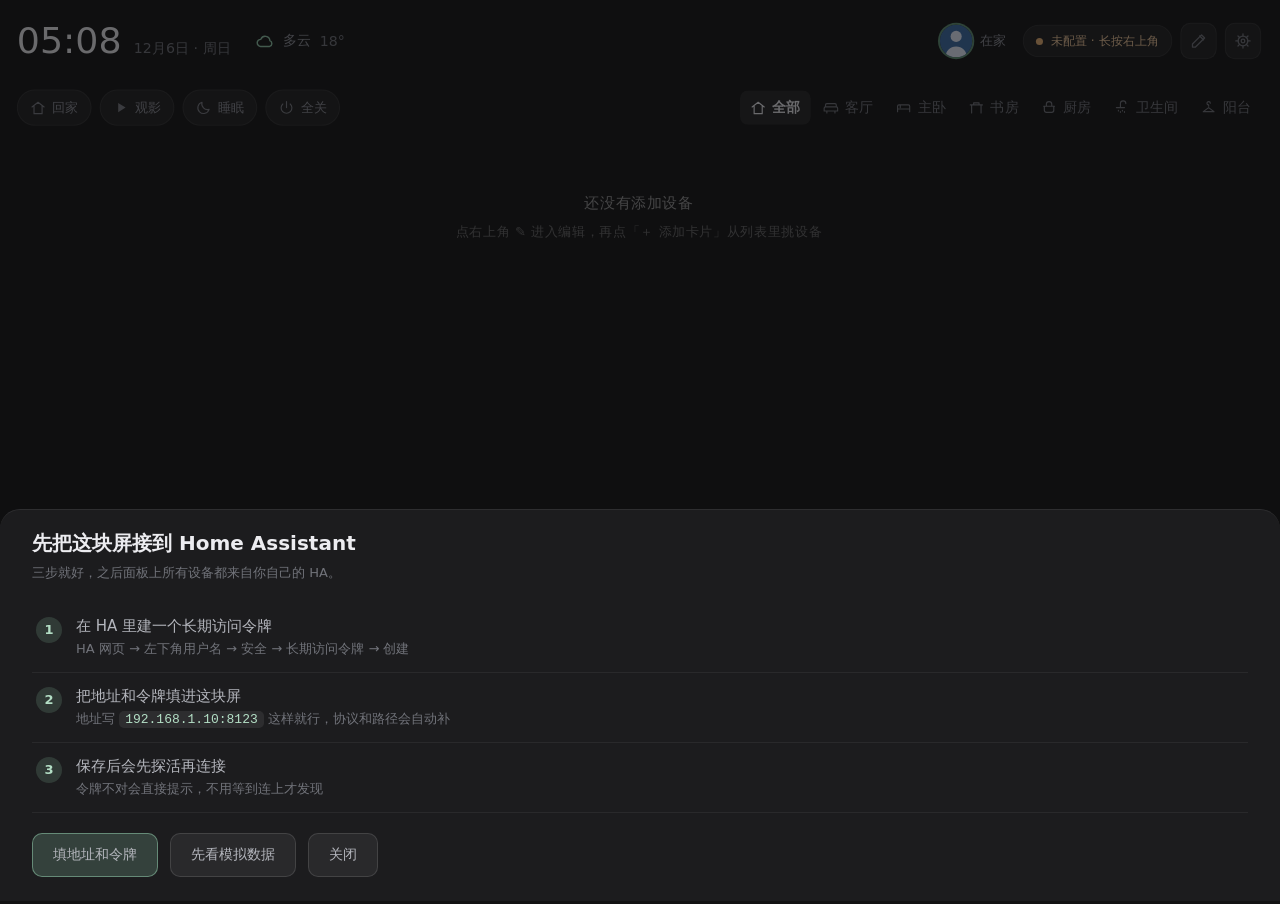
==== panel/index.html @ eba88486 "feat(music): 设置里可选「HA 播放歌单」，HA 点播放时先播该歌单第一首；版本 0.7.49/86" ====
<!doctype html>
<html lang="zh-CN">
<head>
  <meta charset="utf-8">
  <!-- Android WebView 的 force-dark（Android 9+ 夜间模式下会把亮色页面自动变暗）会盖掉我们自己管的皮肤 -->
  <meta name="darkmode" content="ignore">
  <meta name="viewport" content="width=device-width, initial-scale=1, user-scalable=no">
  <meta name="format-detection" content="telephone=no">
  <title>中控屏</title>
  <link rel="stylesheet" href="css/app.css">
</head>
<body>
  <div id="app">
    <div class="topbar">
      <div class="clock">
        <div class="time" id="time">--:--</div>
        <div class="date" id="date"></div>
      </div>
      <div class="weather" id="weather"></div>
      <div class="spacer"></div>
      <div class="who" id="who"></div>
      <div class="status" id="status">
        <span class="dot"></span><span id="statusText">连接中…</span>
      </div>
      <button class="gear" id="editBtn" type="button" aria-label="编辑卡片" title="编辑卡片"></button>
      <button class="gear" id="gear" type="button" aria-label="设置" title="设置"></button>
    </div>

    <div class="toolbar">
      <div class="scenes" id="scenes"></div>
      <div class="tabs" id="tabs"></div>
    </div>

    <div class="edit-bar" id="editBar"></div>
    <div class="grid" id="grid"></div>
    <div class="view" id="view"></div>
  </div>

  <!-- ============ 负一屏 · 音乐（右滑进入） ============ -->
  <div class="m-scrim" id="mScrim"></div>
  <div class="music" id="music" aria-hidden="true">
    <div class="m-head">
      <div class="m-title">音乐</div>
      <div class="m-status" id="mStatus"><span class="dot"></span><span>连接中…</span></div>
    </div>

    <div class="m-body">
      <div class="m-left">
        <div class="m-cover" id="mCover"></div>
        <div class="m-meta" id="mMeta">
          <div class="m-song" id="mSong">未在播放</div>
          <div class="m-artist" id="mArtist"></div>
          <div class="m-album" id="mAlbum"></div>
        </div>
        <div class="m-lyrics" id="mLyrics"></div>
        <div class="m-progress">
          <div class="m-bar" id="mBar">
            <div class="m-fill" id="mFill"></div>
            <div class="m-knob" id="mKnob"></div>
          </div>
          <div class="m-times"><span id="mPos">0:00</span><span id="mDur">0:00</span></div>
        </div>
        <div class="m-ctl">
          <button class="m-btn" id="mPrev" type="button" data-mact="prev" aria-label="上一首"></button>
          <button class="m-btn m-play" id="mPlay" type="button" data-mact="toggle" aria-label="播放 / 暂停"></button>
          <button class="m-btn" id="mNext" type="button" data-mact="next" aria-label="下一首"></button>
          <button class="m-btn m-mini" id="mMode" type="button" data-mact="mode" aria-label="播放模式：顺序、循环、随机（点击切换）"></button>
          <button class="m-btn m-mini" id="mQueue" type="button" data-mact="queue" aria-label="正在播放列表"></button>
        </div>
        <div class="m-vol">
          <span class="m-vol-ico" id="mVolIco"></span>
          <div class="m-vbar" id="mVol">
            <div class="m-fill" id="mVolFill"></div>
            <div class="m-knob" id="mVolKnob"></div>
          </div>
          <span class="m-vol-pct" id="mVolPct">70%</span>
        </div>
      </div>

      <div class="m-right">
        <div class="m-crumb" id="mCrumb"></div>
        <div class="m-list" id="mList"></div>
      </div>
    </div>
  </div>

  <div class="mask" id="mask"></div>
  <div class="sheet" id="sheet">
    <div class="sheet-inner" id="sheetInner"></div>
  </div>
  <div class="dim" id="dim">
    <div class="dim-clock">
      <div class="dim-time" id="dimTime">--:--</div>
      <div class="dim-date" id="dimDate"></div>
    </div>
    <div class="dim-now" id="dimNow">
      <div class="dim-cover" id="dimCover">
        <span class="dim-cover-ph" id="dimCoverPh"></span>
        <img id="dimCoverImg" alt="" />
      </div>
      <div class="dim-meta">
        <div class="dim-title" id="dimTitle"></div>
        <div class="dim-artist" id="dimArtist"></div>
        <div class="dim-bar"><i id="dimBar"></i></div>
        <div class="dim-times"><span id="dimPos">0:00</span><span id="dimDur">0:00</span></div>
      </div>
    </div>
  </div>
  <div class="toast" id="toast"></div>
  <div class="boot" id="boot">正在加载控制面板…</div>

  <script src="js/config.js"></script>
  <script src="js/icons.js"></script>
  <script src="js/backend.js"></script>
  <script src="js/layout.js"></script>
  <script src="js/music.js"></script>
  <script src="js/update.js"></script>
  <script src="js/dimscreen.js"></script>
  <script src="js/mqtt.js"></script>
  <script src="js/app.js"></script>
</body>
</html>
---- panel/css/app.css ----
/* ---------------- 皮肤（两套主题） ---------------- */
/* 深色为默认；html.hc-light 换成明亮皮肤。所有颜色走变量，改皮肤只改这两个块。
   （皮肤类挂在 <html> 上，body 的 className 会被弹层/负一屏来回改写）
   --accent 这里只给皮肤默认值；JS 会按实体类型逐卡片把它设成三元组（r,g,b）覆盖掉。 */
:root {
  /* 深色皮肤：石墨中性阶 + 苔绿强调（屋里那点活着的绿），暖沙只做提醒。
     文本 3 档主色 + 2 档元信息；深度只靠表面阶和发丝线，不用发光。 */
  --bg: #131313; --bg-rgb: 19,19,19; --bg-deep: #0d0d0e; --bg-deep-rgb: 13,13,14;
  --card-a: 1; --glyph-on: rgb(var(--bg-rgb));
  --ctl-on: 96,186,134; --ctl-bar: 224,178,116;
  --bg-2: #1c1c1e; --bg-3: #242427; --bg-4: #2d2d31;
  --card-rgb: 22,22,24; --card-2-rgb: 30,30,32; --line-rgb: 58,58,62;
  --surf: 255,255,255;
  --text-hi: #ffffff; --text-1: #ececf0; --text-2: #b4b6bd; --text-3: #8b8d95;
  --text-4: #71737a; --text-5: #575960;
  --accent-hex: #8fc7a8; --accent-rgb: 143,199,168;
  --accent-soft: #b3dec5; --accent-soft-rgb: 179,222,197;
  --acc-ink: #06251a;
  --acc-c: 30,58,44; --acc-line: 100,140,116;
  --wash-a: .14; --wash-border-a: .55; --wash-glow-a: .08; --wash-icon-a: .16;
  --badge-a: .18; --badge-border-a: .38;
  --ok: #7cc39a; --ok-rgb: 124,195,154; --ok-soft: #a8d9bc; --ok-tint-rgb: 28,52,38;
  --warn: #e8b172; --warn-rgb: 232,177,114; --warn-soft: #f2c99b;
  --err: #ff7d88; --err-rgb: 255,125,136; --err-soft: #ffa4a7;
  --lyric-rgb: 236,236,241;
  --accent: 143,199,168; --track: #26262a; --knob: #f2f2f4; --bar-fill: var(--ctl-bar);
  --knob-border: rgba(255,255,255,.22);
  --shadow: 0 1px 2px rgba(0,0,0,.34), 0 1px 1px rgba(0,0,0,.22);
  /* 浮起来的东西（封面、大图）用这一档「抬起」，亮色皮肤下要浅得多，不能是一团黑影 */
  --lift: 0 12px 30px rgba(0,0,0,.40), 0 1px 2px rgba(0,0,0,.3);
}

html.hc-light {
  /* 明亮皮肤：照米家——淡青绿墙面 + 纸白卡片 + 墨绿字，开着的设备才带色。
     墙面是一整块平的，不再叠径向渐变；卡片靠发丝线立住。 */
  --bg: #eef2ea; --bg-rgb: 238,242,234; --bg-deep: #e6ebe3; --bg-deep-rgb: 230,235,227;
  --bg-2: #f7f9f4; --bg-3: #dfe6da; --bg-4: #cbd7c5;
  --card-rgb: 255,255,255; --card-2-rgb: 250,252,248; --card-a: .92; --line-rgb: 205,216,203;
  --glyph-on: #ffffff;
  --ctl-on: 47,138,95; --ctl-bar: 226,153,66;
  --surf: 24,28,24;
  --text-hi: #161a16; --text-1: #222722; --text-2: #3d443d; --text-3: #5c645c;
  --text-4: #777f77; --text-5: #9aa19a;
  --accent-hex: #2e9e6b; --accent-rgb: 46,158,107;
  --accent-soft: #27895c; --accent-soft-rgb: 39,137,92;
  --acc-ink: #ffffff;
  --acc-c: 214,238,226; --acc-line: 150,190,168;
  --wash-a: .10; --wash-border-a: .50; --wash-glow-a: .05; --wash-icon-a: .12;
  --badge-a: .16; --badge-border-a: .35;
  --ok: #2f8a5f; --ok-rgb: 47,138,95; --ok-soft: #256e4c; --ok-tint-rgb: 224,242,232;
  --warn: #a9571f; --warn-rgb: 169,87,31; --warn-soft: #8f4a19;
  --err: #c22b36; --err-rgb: 194,43,54; --err-soft: #a82530;
  --lyric-rgb: 24,28,24;
  --accent: 46,158,107; --track: #dfe7db; --knob: #ffffff; --bar-fill: 226,153,66;
  --knob-border: rgba(24,28,24,.14);
  --shadow: 0 1px 2px rgba(22,28,22,.06), 0 1px 1px rgba(22,28,22,.04);
  --lift: 0 10px 24px rgba(22,28,22,.10), 0 1px 2px rgba(22,28,22,.05);
}


/* ---------------- 整页设置视图 ----------------
   老 WebView 里 position:fixed + transform 的弹层一旦滚动就整屏重绘（实测 ~19 帧），
   而普通文档流里的列表能跑到 140+ 帧。所以设置改成 #app 内的普通块：
   fixed 层只负责遮罩/动画，滚动交给文档流。 */
#app { position: relative; }

.view {
  position: absolute; left: 0; top: 0; right: 0; bottom: 0; z-index: 3;
  display: none; overflow-y: auto; -webkit-overflow-scrolling: touch;
  padding: 24px 32px 28px;
  background: var(--bg-deep);
  scrollbar-width: none; -ms-overflow-style: none;
}
.view.show { display: block; }
.view::-webkit-scrollbar { display: none; }

/* 中控屏面板样式 —— 目标分辨率 1024x768 CSS px（dpr 2）
   兼容性下限：Chromium 57（无 flex gap / 无 backdrop-filter / 无可选链） */

* { box-sizing: border-box; -webkit-tap-highlight-color: transparent; }
button:focus, input:focus, .chip:focus, .tab:focus, .tile:focus { outline: none; }

html, body {
  margin: 0; padding: 0; height: 100%; overflow: hidden;
  background: var(--bg); color: var(--text-2);
  font-family: "Noto Sans SC", "PingFang SC", "Microsoft YaHei", system-ui, sans-serif;
  -webkit-font-smoothing: antialiased;
  user-select: none; -webkit-user-select: none;
}

/* 墙面：一整块平色。原来三层 radial-gradient 的彩色氤氲是 AI 味最重的一处。 */
body::before { content: none; }

#app {
  position: relative; display: flex; flex-direction: column;
  height: 100%; padding: 16px 24px 16px;
}

/* ---------------- 顶栏 ---------------- */
.topbar { display: flex; align-items: center; flex: 0 0 auto; height: 60px; }

.clock { display: flex; align-items: baseline; }
.clock .time {
  font-size: 36px; font-weight: 300; line-height: 1; letter-spacing: 0; color: var(--text-1);
  font-variant-numeric: tabular-nums;
}
.clock .date { font-size: 14px; color: var(--text-4); margin: 0 0 0 12px; letter-spacing: 0; white-space: nowrap; }

.weather { display: flex; align-items: center; margin-left: 24px; font-size: 14px; color: var(--text-3); }
.weather svg { width: 20px; height: 20px; margin-right: 8px; color: var(--accent-hex); }
.weather .w-temp { color: var(--text-4); margin-left: 8px; }

.spacer { flex: 1; }

/* 住户头像：紧挨「已连接」左边，环色表示在家/离家 */
.who { display: flex; align-items: center; margin-right: 16px; }
.who-av {
  position: relative; flex: 0 0 auto; width: 32px; height: 32px; border-radius: 50%;
  background: rgba(var(--surf),.08); overflow: hidden;
  box-shadow: 0 0 0 1px rgba(var(--surf),.10);
  color: var(--text-2); font-size: 14px; font-weight: 600;
  display: flex; align-items: center; justify-content: center;
  transition: box-shadow .14s;
}
.who-av + .who-av { margin-left: -8px; }
.who-av.home { box-shadow: 0 0 0 2px rgba(var(--ok-rgb),.7); }
.who-av img { position: absolute; left: 0; top: 0; width: 100%; height: 100%; object-fit: cover; }
.who-av b { font-weight: 600; line-height: 1; }
.who-t { margin-left: 8px; font-size: 13px; color: var(--text-3); white-space: nowrap; }
.who.away .who-t { color: var(--text-4); }

.status {
  display: flex; align-items: center; height: 32px; padding: 0 12px;
  border-radius: 999px; background: rgba(var(--surf),.05);
  border: 1px solid rgba(var(--surf),.06);
  font-size: 12px; color: var(--text-4);
}
.status .dot { width: 7px; height: 7px; border-radius: 50%; margin-right: 8px; background: var(--err); }
.status.ok .dot { background: var(--ok); }
.status.ok { color: var(--text-3); }
.status.warn .dot { background: var(--warn); }
.status.warn { color: var(--warn-soft); }

/* 状态胶囊右边的设置按钮 */
.gear {
  margin-left: 8px; width: 36px; height: 36px; padding: 0;
  border-radius: 10px; border: 1px solid rgba(var(--surf),.07);
  background: rgba(var(--surf),.05); color: var(--text-4);
  display: flex; align-items: center; justify-content: center;
  transition: background .14s, color .14s, transform .08s;
}
.gear svg { width: 18px; height: 18px; flex: 0 0 auto; }
.gear:active { transform: scale(.96); background: rgba(var(--surf),.1); }
/* 编辑态：顶栏按钮换成 ✓ 并且点亮，一眼看出「点它完成」 */
.gear.ok { color: var(--acc-ink); background: var(--accent-soft); border-color: var(--accent-soft); }
.gear.ok:active { background: var(--accent-soft); }

/* ---------------- 场景 + 房间 ---------------- */
.toolbar { display: flex; align-items: center; flex: 0 0 auto; height: 56px; margin-top: 8px; }

.scenes { display: flex; flex: 0 0 auto; max-width: 46%; }
.chip {
  display: flex; align-items: center; height: 36px; padding: 0 12px; margin-right: 8px;
  border-radius: 999px; background: rgba(var(--surf),.05);
  border: 1px solid rgba(var(--surf),.07);
  font-size: 13px; color: var(--text-3); white-space: nowrap;
  transition: background .14s, border-color .14s, transform .08s;
}
.chip svg { width: 16px; height: 16px; margin-right: 6px; opacity: .85; }
.chip:active { transform: scale(.97); }
.chip.active { background: rgba(var(--accent-rgb),.14); border-color: rgba(var(--accent-rgb),.34); color: var(--text-1); }

.tabs {
  display: flex; flex: 1; justify-content: flex-start; overflow-x: auto; overflow-y: hidden;
  -webkit-overflow-scrolling: touch; scrollbar-width: none; -ms-overflow-style: none;
}
.tabs::-webkit-scrollbar { display: none; }
.tabs-inner { display: flex; }
/* 选中的房间是「重」，不是一根装饰下划线：字重 + 一点点表面阶。 */
.tab {
  position: relative; flex: 0 0 auto; height: 34px; padding: 0 10px; margin-left: 2px;
  display: flex; align-items: center; border-radius: 8px; white-space: nowrap;
  font-size: 14px; color: var(--text-4); transition: color .14s, background .14s;
}
.tab svg { width: 16px; height: 16px; margin-right: 6px; }
.tab.active { color: var(--text-1); background: rgba(var(--surf),.07); font-weight: 600; }

/* ---------------- 卡片网格 ---------------- */
/* 1×1 卡片是正方形：行高由 JS 按列宽算好写到内联样式上（老 WebView 没有 aspect-ratio） */
.grid {
  flex: 1; min-height: 0; display: grid; grid-template-columns: repeat(4, 1fr);
  grid-auto-rows: 186px;
  grid-column-gap: 12px; grid-row-gap: 12px;
  overflow-y: auto; padding: 16px 0 4px; align-content: start;
}

/* 卡片内容尺寸走比例：JS 在 setColumns 里把网格的真实尺寸写成 --cellw / --cellh / --unit，
   这里用 calc() 按卡片短边的比例取图标与几何 —— 换设备、改列数、改「卡片大小」都自动跟着缩放
   （老 WebView 没有 clamp()/max()，下限由 JS 的钳位保证）。
   文字不按卡片算：JS 另发三个「角色档」令牌 --fsz-n（名称）/--fsz-v（读数）/--fsz-s（辅助行），
   同一屏里同角色只有一个字号 —— 业界 type scale 的规矩，卡片大小不改字。 */
.tile {
  --cw: calc(var(--cellw) - 28px);
  --ch: calc(var(--cellh) - 28px);
}
.tile.span-2 { --cw: calc(var(--cellw) * 2 - 4px); }
.tile.span-3 { --cw: calc(var(--cellw) * 3 + 20px); }
.tile.span-4 { --cw: calc(var(--cellw) * 4 + 44px); }
.tile.span-5 { --cw: calc(var(--cellw) * 5 + 68px); }
.tile.span-6 { --cw: calc(var(--cellw) * 6 + 92px); }
.tile.rows-2 { --ch: calc(var(--unit) * 2 - 16px); }
.tile.half { --ch: calc(var(--unit) - 24px); }
.tile.tiny { --cw: calc(var(--cellw) - 24px); --ch: calc(var(--unit) - 22px); }

/* 图标外层：整行卡片里也要靠左，且不吃卡片的 flex 拉伸 */
/* 卡片头部：左图标、中间名称+状态、右边电源钮（照米家的卡片读法） */
.t-ico-wrap { flex: 0 0 auto; }
.t-id { flex: 1 1 auto; min-width: 0; margin-left: 10px; }

.tile {
  position: relative; display: flex; flex-direction: column;
  padding: 14px; border-radius: 16px; overflow: hidden;
  background: rgba(var(--card-rgb), var(--card-a));
  border: 1px solid rgba(var(--line-rgb),.55);
  box-shadow: var(--shadow);
  transition: background .14s, border-color .14s, transform .08s;
  /* 网格的行单位是「半行」：1×1 卡跨两个单位，半高卡（.half）跨一个 */
  grid-row: span 2;
}
.tile.half { grid-row: span 1; }
.tile:active { transform: scale(.985); }
.tile.on {
  /* 开着的卡片不铺背景（用户要求）：只有图标变强调色 */
}
.tile.on::after { display: none; }

.tile-head { display: flex; align-items: center; flex: 0 0 auto; }
/* 图标块：方角（squircle）而不是圆形 —— HomeKit / Google Home 都是方角块，
   圆形在小卡上像一枚标签贴纸，不像一个控件。position:relative 给块内的刻度条用。 */
.t-icon {
  width: calc(var(--fsz) * .206); height: calc(var(--fsz) * .206);
  border-radius: calc(var(--fsz) * .06); position: relative;
  display: flex; align-items: center; justify-content: center;
  background: rgba(var(--surf),.06); color: var(--text-4);
  transition: background .14s, color .14s;
}
.t-icon svg { width: calc(var(--fsz) * .116); height: calc(var(--fsz) * .116); }
/* 开着的卡片：只有图标块变强调色（照米家），卡片底保持平面 */
.tile.on .t-icon { background: rgb(var(--ctl-on)); color: var(--glyph-on); }

/* 名字是这张卡的主语，房间/状态是它下面那行小字。 */
.t-name {
  font-size: var(--fsz-n); font-weight: 600; line-height: 1.35; color: var(--text-2);
  white-space: nowrap; overflow: hidden; text-overflow: ellipsis;
}
.t-sub {
  font-size: var(--fsz-s); line-height: 1.35; color: var(--text-4); margin-top: 2px;
  white-space: nowrap; overflow: hidden; text-overflow: ellipsis;
}
.t-power {
  /* 米家那颗电源圆钮：开着=浅绿底绿字，关着=发丝线描边 */
  flex: 0 0 auto; margin-left: 10px; padding: 0;
  width: calc(var(--fsz) * .171); height: calc(var(--fsz) * .171);
  border: 1px solid rgba(var(--surf),.12); border-radius: 50%;
  background: rgba(var(--surf),.04); color: var(--text-4);
  display: flex; align-items: center; justify-content: center;
  transition: background .14s, color .14s, border-color .14s;
}
.t-power svg { width: calc(var(--fsz) * .09); height: calc(var(--fsz) * .09); }
.t-power:active { transform: scale(.92); }
/* 电源钮是动作，不是状态：开着的时候只让图标（状态）当那一个实心绿圆，
   电源钮退成浅色描边 + 绿字形，两张卡上就不会出现两个一样的绿点。 */
.tile.on .t-power { background: rgba(var(--ctl-on),.14); border-color: rgba(var(--ctl-on),.32); color: rgb(var(--ctl-on)); }
.tile.na .t-power { display: none; }

.tile-mid { flex: 1; display: flex; flex-direction: column; justify-content: center; min-height: 0; }
/* 数字是主角：等宽数字，300 字重。字号走角色档 --fsz-v：同一屏里所有卡的数值同档，
   层级靠字重/颜色拉，不靠「每张卡现场算」——那是观感不齐的根源。 */
.t-val {
  font-size: var(--fsz-v); font-weight: 300; line-height: 1.02; letter-spacing: 0; color: var(--text-2);
  font-variant-numeric: tabular-nums;
}
.t-val.lit { color: var(--text-1); }
.t-val.muted { font-size: calc(var(--fsz-v) * .7); font-weight: 400; color: var(--text-3); }
.t-val .u { font-size: var(--fsz-s); font-weight: 400; letter-spacing: 0; color: var(--text-4); margin-left: 3px; }
.t-val.small { font-size: calc(var(--fsz-v) * .8); }
/* 传感器卡片：左侧数值 + 右侧迷你历史曲线 */
.t-midrow { display: flex; align-items: center; min-height: 0; }
/* 数值固定不动，曲线吃掉剩余宽度（不再用百分比，否则窄卡里会和单位重叠） */
.t-midrow .t-val { flex: 0 0 auto; white-space: nowrap; }
.t-spark { flex: 1 1 auto; min-width: 26px; max-width: 112px; margin-left: 12px; height: calc(var(--fsz) * .25); display: flex; align-items: center; }
.t-spark.none { display: none; }
.t-spark-svg { width: 100%; height: 100%; display: block; overflow: visible; }
.t-spark-line {
  fill: none; stroke: rgb(var(--accent)); stroke-width: 1.5;
  stroke-linejoin: round; stroke-linecap: round;
  vector-effect: non-scaling-stroke;
}
.t-spark-area { fill: rgb(var(--accent)); opacity: .12; stroke: none; }

/* 百分比进度条：比最早的 5px 高很多，手指能直接按住拖；
   填充和拖动钮的位置统一读 CSS 变量 --pct，JS 只改这一个值。
   touch-action:none 让在条上滑动不再触发页面滚动（Chromium 57 支持）。 */
.t-bar {
  position: relative; flex: none; height: calc(var(--fsz) * .114); margin-top: calc(var(--fsz) * .055); border-radius: 10px;
  background: var(--track);
  box-shadow: inset 0 1px 1px rgba(0,0,0,.12);
  touch-action: none; -webkit-user-select: none; user-select: none;
  --pct: 0%;
  transition: opacity .14s;
}
.tile:not(.on) .t-bar { opacity: .5; }   /* 关着也看得见：点一下就能把灯点亮 */
/* 填充的裁剪层：跟着轨道圆角走。填充右端保持直角，让填充正好停在钮的中心线上，
   圆头由白色钮自己给出 —— 否则填充末端的半圆圆心会比钮中心左移半个条高。 */
.t-bar .t-fill {
  position: absolute; left: 0; right: 0; top: 0; bottom: 0;
  border-radius: inherit; overflow: hidden; pointer-events: none;
}
.t-bar i {
  position: absolute; left: 0; top: 0; bottom: 0; width: var(--pct);
  border-radius: inherit; border-top-right-radius: 0; border-bottom-right-radius: 0;
  /* 亮度只是一个数值，不是一个「开着的状态」：轨道用中性灰，别把整条染成橙色 */
  background: rgba(var(--surf),.28);
  transition: width .14s;
}
.t-bar b {
  position: absolute; top: 50%; left: var(--pct);
  width: calc(var(--fsz) * .114); height: calc(var(--fsz) * .114);
  margin: calc(var(--fsz) * -.057) 0 0 calc(var(--fsz) * -.057); border-radius: 50%;
  background: var(--knob); box-shadow: 0 1px 4px rgba(0,0,0,.3);
  transition: left .14s;
}
/* 拖动中不要缓动，条要跟手 */
.t-bar.dragging i, .t-bar.dragging b { transition: none; }
.t-bar.dragging { opacity: 1; }
/* 条高与钮都由 --ch 决定，所以小卡片（紧凑/6 列）不再需要单独的固定尺寸 */

.t-ctl { display: flex; align-items: center; margin-top: calc(var(--fsz) * .055); }
.t-step {
  width: calc(var(--fsz) * .206); height: calc(var(--fsz) * .206);
  padding: 0; border: 1px solid rgba(var(--surf),.08);
  border-radius: calc(var(--fsz) * .06); background: rgba(var(--surf),.05); color: var(--text-2);
  display: flex; align-items: center; justify-content: center;
}
.t-step svg { width: calc(var(--fsz) * .085); height: calc(var(--fsz) * .085); }
.t-step:active { background: rgba(var(--surf),.11); }
.t-set { flex: 1; min-width: 0; text-align: center; font-size: var(--fsz-s); color: var(--text-4); white-space: nowrap; overflow: hidden; text-overflow: ellipsis; }

/* 名称和状态已经搬到卡片头部（照米家：左图标 / 中间名字+状态 / 右边电源钮），
   底部不再有 foot 行。 */

/* 传感器卡片数字稍小 */
/* 传感器数值走角色档 --fsz-v（.t-val 已统一，不再单独定字号） */

/* ---------------- 弹层 ---------------- */
/* 遮罩：纯黑实心 + 独立合成层。弹层打开时 #app 已经被换成不透明纯黑底，
   所以这里的 .58 只在「刚要打开/正在关闭」那 0.22 秒里可见。
   用 0 → 1 的淡入交给合成器，老机器上不必逐像素合成后面的整页。 */
.mask {
  position: fixed; left: 0; top: 0; right: 0; bottom: 0; z-index: 20;
  background: var(--bg-deep); opacity: 0; pointer-events: none;
  transition: opacity .22s;
  will-change: opacity; backface-visibility: hidden;
  contain: strict;
}
.mask.show { opacity: .58; pointer-events: auto; }

/* 弹层：外框不滚动，滚动交给内层的 #sheetInner。
   原因：本身是 position:fixed + 渐变色 + 圆角 + 阴影，让它自己滚动时
   老 WebView 每一帧都得整屏重绘；换成纯色底 + 内层滚动后走快路径。 */
.sheet {
  position: fixed; left: 0; right: 0; bottom: 0; z-index: 40;
  transform: translate3d(0, 104%, 0);
  transition: transform .26s cubic-bezier(.22,1,.36,1);
  background: var(--bg-2);
  border-radius: 20px 20px 0 0; border-top: 1px solid rgba(var(--surf),.08);
  padding: 0;
  max-height: 78vh;
  display: flex; flex-direction: column;
  overflow: hidden;
  scrollbar-width: none; -ms-overflow-style: none;
  /* will-change 只在弹层真正打开时挂：常驻会给一块 99% 时间不用的面板留一个独立合成层 */
  backface-visibility: hidden;
  contain: layout paint;
  -webkit-overflow-scrolling: auto;
}
.sheet .sheet-inner {
  flex: 1 1 auto; min-height: 0;
  overflow-y: auto; -webkit-overflow-scrolling: touch;
  padding: 20px 32px 24px;
  scrollbar-width: none; -ms-overflow-style: none;
  /* 老 WebView：显式提为独立滚动合成层，滚动时只重绘自己（同样只在打开时挂） */
  backface-visibility: hidden;
  transform: translateZ(0);
  contain: layout style paint;
}
.sheet::-webkit-scrollbar { display: none; }
.sheet.show { transform: translate3d(0, 0, 0); will-change: transform; }
.sheet.show .sheet-inner { will-change: transform; }

.sheet-head { display: flex; align-items: flex-start; }
.sheet-name { font-size: 20px; font-weight: 600; color: var(--text-1); }
.sheet-room { font-size: 12px; color: var(--text-4); margin-top: 4px; }
.sheet-close {
  margin-left: auto; width: 36px; height: 36px; padding: 0; border: 0;
  border-radius: 10px; background: rgba(var(--surf),.06); color: var(--text-4);
  display: flex; align-items: center; justify-content: center;
}
.sheet-close svg { width: 17px; height: 17px; }

.sheet-body { margin-top: 16px; }

.sheet-hero { display: flex; align-items: center; }
.hero-val {
  font-size: 46px; font-weight: 300; letter-spacing: 0; color: var(--text-1); line-height: 1;
  font-variant-numeric: tabular-nums;
}
.hero-val .u { font-size: 16px; font-weight: 400; color: var(--text-4); margin-left: 4px; letter-spacing: 0; }
.hero-sub { font-size: 13px; color: var(--text-4); margin-left: 16px; }
.hero-btn {
  margin-left: auto; width: 56px; height: 56px; border-radius: 50%;
  border: 1px solid rgba(var(--surf),.1); background: rgba(var(--surf),.06);
  color: var(--text-4); display: flex; align-items: center; justify-content: center;
}
.hero-btn svg { width: 22px; height: 22px; }
.hero-btn.on { background: rgba(var(--accent-rgb),.16); border-color: rgba(var(--accent-rgb),.42); color: var(--accent-soft); }

.ctl-label { font-size: 13px; color: var(--text-4); margin: 20px 0 4px; }
.ctl-label b { color: var(--text-2); font-weight: 500; }

.slider {
  -webkit-appearance: none; appearance: none; width: 100%; height: 40px;
  background: transparent; outline: none;
}
.slider::-webkit-slider-runnable-track {
  height: 8px; border-radius: 4px;
  background: linear-gradient(90deg, rgb(var(--accent)) var(--pct, 50%), rgba(var(--surf),.1) var(--pct, 50%));
}
.slider::-webkit-slider-thumb {
  -webkit-appearance: none; appearance: none;
  width: 26px; height: 26px; margin-top: -9px; border-radius: 50%;
  background: var(--knob); box-shadow: 0 1px 6px rgba(0,0,0,.34);
}

.opts { display: flex; flex: 1; }
.opt {
  height: 44px; padding: 0 18px; margin-right: 8px; border-radius: 10px;
  border: 1px solid rgba(var(--surf),.08); background: rgba(var(--surf),.045);
  color: var(--text-3); font-size: 14px;
}
.opt.on { background: rgba(var(--accent-rgb),.24); border-color: rgba(var(--accent-rgb),.5); color: var(--text-hi); }
.opt:active { background: rgba(var(--surf),.1); }

.temp-row { display: flex; align-items: center; margin-top: 16px; }
.round {
  width: 52px; height: 52px; border-radius: 50%; font-size: 20px;
  border: 1px solid rgba(var(--surf),.09); background: rgba(var(--surf),.05); color: var(--text-2);
  display: flex; align-items: center; justify-content: center;
}
.round svg { width: 20px; height: 20px; }
.round:active { background: rgba(var(--surf),.12); }

.info-row { display: flex; padding: 12px 2px; border-bottom: 1px solid rgba(var(--surf),.06); font-size: 14px; }
.info-row .k { width: 180px; color: var(--text-4); }
.info-row .v { color: var(--text-2); }

/* ---------------- toast ---------------- */
.toast {
  position: fixed; left: 50%; bottom: 128px; z-index: 30;
  padding: 10px 18px; border-radius: 10px; font-size: 14px;
  background: rgba(var(--card-2-rgb),.96); border: 1px solid rgba(var(--surf),.1);
  color: var(--text-2); opacity: 0; pointer-events: none;
  transform: translate(-50%, 14px); transition: opacity .18s, transform .18s;
}
.toast.show { opacity: 1; transform: translate(-50%, 0); }
.toast .toast-act { margin-left: 14px; color: var(--accent-soft); font-weight: 600; pointer-events: auto; }
.toast.show { display: flex; align-items: center; }
/* 带动作时整条可点：Chromium 57 里 pointer-events:none 的父元素即使子项设 auto
   也点不到（elementFromPoint 能命中但事件不派发），所以整条放行 */
.toast.act { pointer-events: auto; }

/* 首次加载遮罩 */
.boot { position: fixed; left: 0; top: 0; right: 0; bottom: 0; z-index: 40; background: var(--bg);
  display: flex; align-items: center; justify-content: center; color: var(--text-5); font-size: 15px;
  transition: opacity .4s; }
.empty { grid-column: 1 / -1; display: flex; align-items: center; justify-content: center;
  color: var(--text-5); font-size: 15px; letter-spacing: .5px; }
.boot.hide { opacity: 0; pointer-events: none; }

/* ---------- 连接设置弹层 ---------- */
.cfg-head { font-size: 20px; font-weight: 600; color: var(--text-1); margin-bottom: 6px; }
.cfg-desc { font-size: 13px; line-height: 1.5; color: var(--text-4); margin-bottom: 20px; max-width: 640px; }
.cfg-row { display: flex; align-items: center; margin-bottom: 12px; }
.cfg-k { width: 76px; flex: 0 0 76px; font-size: 14px; color: var(--text-4); }
.cfg-in {
  flex: 1 1 auto; height: 44px; padding: 0 14px; box-sizing: border-box;
  border-radius: 10px; border: 1px solid rgba(var(--surf),.12);
  background: rgba(var(--surf),.05); color: var(--text-2); font-size: 15px; outline: none;
}
.cfg-in:focus { border-color: rgba(var(--accent-rgb),.65); background: rgba(var(--accent-rgb),.08); }
.cfg-actions { display: flex; margin-top: 20px; contain: layout style paint; }
.cfg-actions .btn { margin-right: 12px; contain: layout style paint; }
.btn {
  height: 44px; padding: 0 20px; border-radius: 10px; border: 1px solid rgba(var(--surf),.12);
  background: rgba(var(--surf),.06); color: var(--text-2); font-size: 14px; outline: none;
}
.btn.primary { background: rgba(var(--accent-rgb),.22); border-color: rgba(var(--accent-rgb),.55); color: var(--text-2); }
/* ---------- 夜间/空闲熄屏遮罩（纯黑待机页：大时钟 + 日期；放歌时补一条正在播放） ---------- */
.dim {
  position: fixed; left: 0; top: 0; right: 0; bottom: 0; z-index: 90;
  display: none; flex-direction: column; align-items: center; justify-content: flex-start;
  padding-top: 13vh;
  background: #000; transition: opacity .6s; opacity: 0;
}
.dim.show { display: flex; opacity: 1; }
/* 时钟块固定在同样的高度：下方「正在播放」出现/消失时时间不会上下跳 */
.dim-clock { text-align: center; }
.dim-time {
  font-size: 220px; font-weight: 700; letter-spacing: 2px; color: #fff;
  line-height: 1.02; font-variant-numeric: tabular-nums;
}
.dim-date { margin-top: 6px; font-size: 22px; font-weight: 600; letter-spacing: 1px; color: rgba(255,255,255,.42); }
/* 正在播放：贴在底部一条，宽度限住，长名字省略号 */
.dim-now { display: none; position: absolute; left: 50%; bottom: 12vh; width: 62%; max-width: 900px; transform: translateX(-50%); align-items: center; }
.dim-now.on { display: flex; }
.dim-cover {
  position: relative; flex: 0 0 auto; width: 104px; height: 104px; border-radius: 14px; margin-right: 24px;
  background: rgba(255,255,255,.06); color: rgba(255,255,255,.34);
  display: flex; align-items: center; justify-content: center;
}
.dim-cover img { display: none; width: 100%; height: 100%; border-radius: 14px; object-fit: cover; }
.dim-cover.has img { display: block; }
.dim-cover.has .dim-cover-ph { display: none; }
.dim-cover-ph svg, .dim-cover-ph { width: 34px; height: 34px; }
.dim-meta { flex: 1 1 auto; min-width: 0; }
.dim-title { font-size: 34px; font-weight: 600; line-height: 1.2; color: rgba(255,255,255,.92); white-space: nowrap; overflow: hidden; text-overflow: ellipsis; }
.dim-artist { margin-top: 8px; font-size: 21px; color: rgba(255,255,255,.5); white-space: nowrap; overflow: hidden; text-overflow: ellipsis; }
.dim-bar { margin-top: 15px; height: 3px; border-radius: 2px; background: rgba(255,255,255,.14); overflow: hidden; }
.dim-bar i { display: block; height: 100%; width: 0; border-radius: 2px; background: rgba(255,255,255,.72); }
.dim-times { margin-top: 9px; display: flex; justify-content: space-between; font-size: 15px; color: rgba(255,255,255,.38); font-variant-numeric: tabular-nums; }
.empty { flex-direction: column; text-align: center; }
.empty .empty-main { font-size: 15px; color: rgba(var(--surf),.55); }
.empty .empty-sub { display: block; margin-top: 10px; font-size: 13px; color: rgba(var(--surf),.35); }
.empty .empty-add { margin-top: 18px; height: 40px; padding: 0 22px; font-size: 14px; }
/* 实体多的房间：网格允许纵向滚动，行高固定，避免超出屏幕后无法翻看 */
.grid.dense {
  align-content: start;
  overflow-y: auto; overflow-x: hidden; -webkit-overflow-scrolling: touch;
  scrollbar-width: none; -ms-overflow-style: none; padding-right: 2px;
}
.grid.dense::-webkit-scrollbar { display: none; }
.scenes.scrollable { overflow-x: auto; overflow-y: hidden; -webkit-overflow-scrolling: touch; }
.scenes.scrollable::-webkit-scrollbar { display: none; }
/* 诊断弹层 */
.diag { margin: 6px 0 18px; }
.diag-row {
  display: flex; align-items: baseline; min-height: 34px; padding: 6px 0;
  border-bottom: 1px solid rgba(var(--surf),.05);
}
.diag-row span { width: 96px; flex: 0 0 auto; color: rgba(var(--surf),.4); font-size: 14px; }
.diag-row b {
  flex: 1; color: var(--text-2); font-size: 15px; font-weight: 500;
  word-break: break-all; white-space: normal; line-height: 1.35;
}
/* 设备离线：卡片不再整块压暗（压暗后字也跟着糊了）。
   名字和「房间 · 离线」就够说明状态；读数位置留一个「—」，别把整块中间挖掉。 */
.tile.na .t-val { color: var(--text-5); }
.tile.na .t-name { color: var(--text-3); }
/* ---- 图标按卡片类型分模式（照 HomeKit / Google Home：方角块、图标即状态） ---- */
/* 仪表类：方角块里留字形，块底一根细刻度表示读数深浅（湿度/电量按 %，温度按 5–40°C，
   窗帘按开合）。刻度只在可信区间下画，没有区间的读数留空。 */
.tile.mode-meter .t-icon { width: calc(var(--fsz) * .25); height: calc(var(--fsz) * .25); border-radius: calc(var(--fsz) * .07); overflow: hidden; }
.tile.mode-meter .t-icon svg { width: calc(var(--fsz) * .13); height: calc(var(--fsz) * .13); margin-bottom: calc(var(--fsz) * .045); }
.tile.mode-meter .t-icon i {
  position: absolute; left: calc(var(--fsz) * .045); right: calc(var(--fsz) * .045); bottom: calc(var(--fsz) * .045); height: 3px;
  border-radius: 2px; background: rgba(var(--surf),.16);
}
.tile.mode-meter .t-icon i b {
  display: block; height: 100%; width: var(--lvl, 0%);
  border-radius: 2px; background: rgb(var(--accent));
  transition: width .18s cubic-bezier(.22,1,.36,1);
}
.tile.mode-meter.na .t-icon i b { width: 0; }

/* 动作类：方角块直接就是电源键（HomeKit 那套——按图标开关，卡上不再挂第二个钮） */
.tile.mode-power .t-ico-wrap { cursor: pointer; }
.tile.mode-power .t-icon { width: calc(var(--fsz) * .229); height: calc(var(--fsz) * .229); border-radius: calc(var(--fsz) * .07); }
.tile.mode-power .t-icon svg { width: calc(var(--fsz) * .115); height: calc(var(--fsz) * .115); }
.tile.mode-power.on .t-icon { background: rgb(var(--ctl-on)); color: var(--glyph-on); }
.tile.mode-power.na .t-icon { background: rgba(var(--surf),.04); color: var(--text-5); }
.tile.mode-power .t-power { display: none; }
/* 宽卡上另有电源钮，图标块退成轻 tint：一张卡上不会出现两个实心色块 */
.tile.mode-power.span-2 .t-icon, .tile.mode-power.rows-2 .t-icon {
  width: calc(var(--fsz) * .183); height: calc(var(--fsz) * .183); border-radius: calc(var(--fsz) * .06); background: rgba(var(--surf),.07);
}
.tile.mode-power.span-2.on .t-icon, .tile.mode-power.rows-2.on .t-icon {
  background: rgba(var(--ctl-on),.14); color: rgb(var(--ctl-on));
}
.tile.mode-power.span-2 .t-icon svg, .tile.mode-power.rows-2 .t-icon svg { width: calc(var(--fsz) * .114); height: calc(var(--fsz) * .114); }
.tile.mode-power.span-2 .t-power, .tile.mode-power.rows-2 .t-power { display: flex; }

/* 画面类：图标块退成线描，画面自己当主角 */
.tile.mode-frame .t-icon { width: calc(var(--fsz) * .183); height: calc(var(--fsz) * .183); border-radius: calc(var(--fsz) * .06); background: transparent; color: var(--text-4); }

/* 场景类：实心灰块 + 播放字形，一眼看出是「一条指令」而不是一个设备 */
.tile.mode-scene .t-icon { width: calc(var(--fsz) * .206); height: calc(var(--fsz) * .206); border-radius: calc(var(--fsz) * .07); background: rgba(var(--surf),.12); color: var(--text-2); }
.tile.mode-scene .t-icon svg { width: calc(var(--fsz) * .128); height: calc(var(--fsz) * .128); }

/* 占位类（未布局的实体）：保持小方角块线描 */
.tile.mode-idle .t-icon { width: calc(var(--fsz) * .171); height: calc(var(--fsz) * .171); border-radius: calc(var(--fsz) * .06); background: transparent; color: var(--text-5); }
.tile.mode-idle .t-icon svg { width: calc(var(--fsz) * .10); height: calc(var(--fsz) * .10); }
/* ---- 1×1 的两种读法（照用户手绘：简约明了，一屏只讲一件事） ---- */
/* 控制类：一个圆钮坐在正中，图标就是可以按的东西；下方一行「状态 · 名称」靠左 */
.tile.tiny { display: flex; flex-direction: column; align-items: center; justify-content: center; padding: 10px; }
/* 核心区高度按卡片比例走：控制卡（圆钮）和读数卡（大字）占同样的竖向空间，
   下面的名称才会齐平；不然两张卡并排时名字高低差半行。 */
.t-core { flex: 0 0 auto; display: flex; align-items: center; justify-content: center; height: calc(var(--fsz-t) * .72); }
.t-round {
  width: calc(var(--fsz-t) * .72); height: calc(var(--fsz-t) * .72); border-radius: 50%;
  display: flex; align-items: center; justify-content: center;
  background: rgba(var(--surf),.07); color: var(--text-4);
  transition: background .14s, color .14s;
}
.t-round svg { width: calc(var(--fsz-t) * .32); height: calc(var(--fsz-t) * .32); }
.tile.tiny.on .t-round { background: rgb(var(--ctl-on)); color: var(--glyph-on); }
.tile.tiny.na .t-round { background: rgba(var(--surf),.04); color: var(--text-5); }
/* 摄像头：圆退成线描圈（画面不在 1×1 里出现）；场景：实心灰块感，一眼是「一条指令」 */
.tile.tiny.mode-frame .t-round { background: transparent; border: 1px solid rgba(var(--surf),.14); color: var(--text-4); }
.tile.tiny.mode-scene .t-round { background: rgba(var(--surf),.12); color: var(--text-2); }
/* 传感类：大字读数 + 单位坐在正中，下方只有名称、居中。字号走角色档（与宽卡/半高卡同档） */
.t-big {
  font-size: var(--fsz-v); font-weight: 300; line-height: 1; color: var(--text-1);
  font-variant-numeric: tabular-nums; white-space: nowrap;
}
.t-big .u { font-size: var(--fsz-s); font-weight: 400; color: var(--text-4); margin-left: 3px; letter-spacing: .04em; }
.t-big.muted { color: var(--text-5); }
/* 一行小字：只有名称（与宽卡名称同档 --fsz-n），居中；离圆钮/读数远一点（圆钮的颜色自己就是状态） */
.t-line {
  margin-top: calc(var(--fsz-t) * .19); max-width: 100%; align-self: center;
  font-size: var(--fsz-n); line-height: 1.35; color: var(--text-3);
  white-space: nowrap; overflow: hidden; text-overflow: ellipsis;
}
/* 与 .t-line 的 margin-top 保持一致：读数卡和控制卡的名称落在同一条基线上 */
.t-line-c { margin-top: calc(var(--fsz-t) * .19); color: var(--text-4); }
.tile.tiny .tile-head, .tile.tiny .tile-mid { display: none; }
.tile.na .t-step, .tile.na .t-bar, .tile.na .t-ctl { display: none; }

/* 「更多」场景弹层（场景/脚本多于一屏时用） */
.sheet-title { font-size: 20px; font-weight: 600; color: var(--text-1); margin-bottom: 6px; }
.sheet-desc { font-size: 13px; color: var(--text-4); margin-bottom: 20px; }
.s-item { display: flex; align-items: center; padding: 12px 14px; margin-bottom: 8px;
  border-radius: 12px; background: rgba(var(--surf),.05); }
.s-item:active { background: rgba(var(--surf),.12); }
.s-ico { width: 36px; height: 36px; border-radius: 10px; display: flex; align-items: center; justify-content: center;
  background: rgba(var(--surf),.08); flex: 0 0 auto; }
.s-ico svg { width: 18px; height: 18px; }
.s-main { min-width: 0; }
.s-name { font-size: 15px; color: var(--text-2); }
.s-sub { font-size: 12px; color: var(--text-4); margin-top: 2px; }


/* 传感器历史曲线（详情弹层里） */
.spark-slot { margin: 6px 0 12px; }
.spark-empty { font-size: 13px; color: var(--text-4); padding: 12px 0; }
.spark-wrap { background: rgba(var(--surf),.04); border-radius: 12px; padding: 12px 14px; }
.spark { width: 100%; height: 92px; display: block; }
.spark polyline { fill: none; stroke: var(--accent-soft); stroke-width: 1.5; stroke-linejoin: round; stroke-linecap: round; }
.spark-meta { display: flex; justify-content: space-between; margin-top: 8px; font-size: 12px; color: var(--text-4); }

/* 彩色灯取色：一排预设色块 */
.sw-row { display: flex; flex-wrap: wrap; margin: 4px -5px 0; }
.sw { margin: 5px; width: 44px; height: 44px; border-radius: 50%; border: 2px solid rgba(var(--surf),.18);
  box-shadow: none; padding: 0; }
.sw.on { border-color: var(--text-hi); box-shadow: 0 0 0 2px rgba(var(--surf),.2); }
.sw:active { transform: scale(.94); }

/* 面板设置：房间开关 */
.p-row { display: flex; align-items: center; justify-content: space-between;
  padding: 12px 4px; border-bottom: 1px solid rgba(var(--surf),.06); contain: layout style paint; }
.p-name { display: flex; align-items: center; font-size: 15px; color: var(--text-2); }
.p-name svg { width: 18px; height: 18px; opacity: .75; margin-right: 10px; }
.p-sw { min-width: 92px; height: 36px; border-radius: 10px; border: 1px solid rgba(var(--surf),.14);
  background: rgba(var(--surf),.06); color: var(--text-3); font-size: 13px; }
.p-sw.on { background: rgba(var(--ok-rgb),.18); border-color: rgba(var(--ok-rgb),.5); color: var(--ok-soft); }
.p-sw:active { transform: scale(.97); }

/* 首次引导 */
.g-step { display: flex; padding: 14px 4px; border-bottom: 1px solid rgba(var(--surf),.06); }
.g-step > b { margin-right: 14px; flex: 0 0 26px; height: 26px; line-height: 26px; text-align: center; border-radius: 50%;
  background: rgba(var(--accent-rgb),.18); color: var(--accent-soft); font-size: 13px; font-weight: 600; }
.g-step > div { display: flex; flex-direction: column; flex: 1 1 auto; }
.g-step .g-t { margin-bottom: 4px; }
.g-t { font-size: 15px; color: var(--text-2); }
.g-d { font-size: 13px; color: var(--text-4); }
.g-d code { padding: 1px 6px; border-radius: 5px; background: rgba(var(--surf),.08); color: var(--accent-soft); }

/* ---------------- 摄像头 ---------------- */
.cam-thumb {
  position: relative; width: 100%; height: 100%; min-height: 96px; border-radius: 14px;
  overflow: hidden; background: rgba(var(--line-rgb),.10); display: flex; align-items: center; justify-content: center;
}
/* 只有真没有画面时才提示；有图时不要盖住画面 */
.cam-thumb:empty::after,
.cam-thumb.dead::after {
  content: '无画面'; position: absolute; left: 0; right: 0; bottom: 0; padding: 6px 10px;
  font-size: 12px; color: rgba(var(--surf),.45); text-align: center;
}
.cam-thumb.dead::after { content: '无画面（离线或拉流失败）'; }
/* 拉流失败时别让浏览器把破图图标画在角上 */
.cam-thumb.dead img { display: none; }
.cam-thumb img { width: 100%; height: 100%; object-fit: cover; display: block; }
.cam-thumb { position: relative; }
.cam-thumb.live::before {
  content: ''; position: absolute; right: 8px; top: 8px; width: 7px; height: 7px;
  border-radius: 50%; background: var(--ok); opacity: .8;
}
.cam-badge {
  position: absolute; left: 12px; top: 10px; padding: 3px 8px; border-radius: 6px;
  font-size: 11px; color: var(--ok-soft); background: rgba(var(--ok-tint-rgb),var(--badge-a)); border: 1px solid rgba(var(--ok-rgb),var(--badge-border-a));
}
.cam-stage { position: relative; }
.cam-thumb img:not([src]) { display: none; }
.cam-stage {
  width: 100%; height: 340px; border-radius: 16px; overflow: hidden; background: var(--bg-2);
  display: flex; align-items: center; justify-content: center; margin-bottom: 14px;
}
.cam-stage img { width: 100%; height: 100%; object-fit: contain; display: block; }
.cam-off { text-align: center; padding: 0 40px; }
.cam-off-t { font-size: 17px; color: rgba(var(--surf),.78); margin-bottom: 8px; }
.cam-off-d { font-size: 13px; line-height: 1.7; color: rgba(var(--surf),.42); }
.tile.type-camera .tile-mid { display: flex; align-items: stretch; }
.tile.type-camera .cam-thumb { min-height: 120px; }
.tile.type-camera .tile-mid { flex: 1 1 auto; min-height: 0; }
.tile.type-camera .t-name { position: relative; z-index: 1; }

/* 重命名弹层 */
.sheet-actions { display: flex; justify-content: flex-end; margin-top: 16px; }
.sheet-actions .btn { margin-left: 8px; }
.rn-row { margin: 16px 0 6px; }
.rn-in { width: 100%; height: 44px; border-radius: 10px; border: 1px solid rgba(var(--surf),.14); background: rgba(var(--surf),.06); color: var(--text-2); font-size: 15px; padding: 0 14px; }
.rn-in:focus { outline: none; border-color: var(--accent-hex); }

.sheet-rename { margin-right: 8px; width: 40px; height: 40px; border-radius: 10px; border: 0; background: rgba(var(--surf),.07); color: rgba(var(--surf),.66); display: flex; align-items: center; justify-content: center; }
.sheet-rename svg { width: 17px; height: 17px; }

/* 卡片图标选择弹层：一排排的方角块，选中的描强调色。Chromium 57 没有 flex gap，用负 margin + 外边距排 */
.icon-grid { display: flex; flex-wrap: wrap; margin: 16px -5px 6px; }
.ic-cell {
  width: 46px; height: 46px; margin: 5px; padding: 0; border: 0; border-radius: 12px;
  background: rgba(var(--surf),.07); color: var(--text-3);
  display: flex; align-items: center; justify-content: center;
}
.ic-cell svg { width: 22px; height: 22px; }
.ic-cell.sel { background: rgb(var(--accent)); color: var(--glyph-on); box-shadow: 0 0 0 2px var(--accent-soft); }
.ic-cell:active { transform: scale(.94); }

/* 设置：每行卡片数 / 卡片大小。「卡片大小」这一档现在只是比例倍数 `--k`（JS 在 setColumns 里写），
   字号全部由 calc() 按卡片短边推出来，所以不再有 size-sm/md/lg 的固定像素。 */

/* ---------- 卡片尺寸：1×1 / 2×1 / 1×2 / 2×2 ---------- */
/* 1×1 只留四格里的 A+B+C（图标、名称、主数值）；控制条、曲线、画面从 2×1 起才出现 */
.tile:not(.span-2) .t-bar,
.tile:not(.span-2) .t-spark,
.tile:not(.span-2) .cam-thumb { display: none; }

/* 1×1 按设备类型分两套读法，一排方格里既有「仪表」也有「按钮」，不会 70 格一个样：
   ① 读数型（传感器 / 窗帘 / 空调）：名字在上、数值落底，像一只小仪表；
   ② 动作型（灯 / 开关 / 摄像头）：图标+名称+电源钮一行居中，图标就是状态。 */
.tile:not(.span-2):not(.rows-2) .tile-head { flex: 0 0 auto; align-items: flex-start; }
.tile:not(.span-2):not(.rows-2) .tile-mid { flex: 1 1 auto; justify-content: flex-end; }

/* ① 读数型：数值是主角——字号走角色档（宽卡/高卡/小卡同一个 --fsz-v，见 .t-val），
   状态词由 .t-val.small 退一号；这里只收紧读数行的行高。 */
.tile:not(.span-2):not(.rows-2).type-sensor .t-val,
.tile:not(.span-2):not(.rows-2).type-cover .t-val,
.tile:not(.span-2):not(.rows-2).type-climate .t-val { line-height: 1; }
.tile:not(.span-2):not(.rows-2) .t-val.small { line-height: 1.15; }
.tile:not(.span-2):not(.rows-2) .t-ctl { display: none; }   /* 方格里塞不下 ± 按钮，点开弹层调 */

/* ② 动作型：动作行垂直居中；灯/开关不塞数值（要看亮度就用 2×1） */
.tile:not(.span-2):not(.rows-2).type-light .tile-head,
.tile:not(.span-2):not(.rows-2).type-switch .tile-head,
.tile:not(.span-2):not(.rows-2).type-camera .tile-head { flex: 1 1 auto; align-items: center; }
.tile:not(.span-2):not(.rows-2).type-light .tile-mid,
.tile:not(.span-2):not(.rows-2).type-switch .tile-mid,
.tile:not(.span-2):not(.rows-2).type-camera .tile-mid { display: none; }

/* 1×2 竖卡：头在上，数值居中再大一号（读数型卡片放大字号，不靠拉宽） */
.tile.rows-2:not(.span-2) .tile-mid { justify-content: center; }
/* 半高卡的数值不再单独定字号：与宽卡同档 --fsz-v，名字同档见 .t-name */

/* 宽卡：数值在上、控制条/曲线在下，条占满卡片宽度（照米家的灯卡读法） */
.tile.span-2 .tile-mid { flex-direction: column; align-items: stretch; justify-content: center; min-height: 0; }
.tile.span-2 .tile-mid > .t-val { flex: 0 0 auto; }
.tile.span-2 .t-bar { flex: 0 0 auto; margin: calc(var(--fsz) * .055) 0 0; }
.tile.span-2 .t-ctl { flex: 0 0 auto; margin: calc(var(--fsz) * .055) 0 0; justify-content: flex-start; }
.tile.span-2 .t-ctl .t-set { flex: 0 0 auto; padding: 0 14px; }
.tile.span-2 .t-midrow { flex: 0 0 auto; }
.tile.span-2 .t-midrow .t-spark { max-width: none; }
/* 高卡：内容垂直居中；摄像头画面把剩下的高度吃掉 */
.tile.rows-2 .tile-mid { justify-content: center; }
.tile.span-2.rows-2 .tile-mid { flex-direction: column; align-items: stretch; }
.tile.span-2.rows-2 .t-bar { margin: calc(var(--fsz) * .055) 0 0; }
.tile.span-2.rows-2 .cam-thumb { flex: 1 1 auto; height: auto; min-height: 0; }
/* 2×2 的温湿度计：两个读数并排，数字再大一号 */
/* Display 档：2×2 气候的温度是全面板唯一「主角读数」，这是唯一不走角色档的字号 */
.tile.span-2.rows-2 .t-val { font-size: calc(var(--fsz) * .31); }

/* 设置页 */
/* 二级菜单：一级标签一行（可换行），当前标签用强调色描边 */
.set-tabs { display: flex; flex-wrap: wrap; margin: 11px 0 -1px -6px; contain: layout style; }
.set-tab { height: 34px; margin: 3px 0 3px 6px; padding: 0 14px; border-radius: 9px; border: 1px solid rgba(var(--surf),.12); background: rgba(var(--surf),.05); color: var(--text-3); font-size: 13px; contain: layout style; }
.set-tab.on { background: rgba(var(--accent-rgb),.22); border-color: rgba(var(--accent-rgb),.55); color: var(--text-2); }
.set-sec { margin: 20px 0 4px; font-size: 12px; letter-spacing: .5px; color: var(--text-4); contain: layout style paint; }
.set-row { display: flex; align-items: center; justify-content: space-between; padding: 8px 0; border-bottom: 1px solid rgba(var(--surf),.06); contain: layout style paint; }
/* 设置页滚动：行内元素一律隔离绘制，避免整行跟着背景重绘 */
.set-row, .p-row, .set-sec, .cfg-actions { contain: layout style; }
.seg { contain: layout style; }
.set-k { font-size: 15px; color: var(--text-2); }
.set-v { display: flex; }
.seg { height: 32px; padding: 0 12px; margin-left: 6px; border-radius: 8px; border: 1px solid rgba(var(--surf),.12); background: rgba(var(--surf),.05); color: var(--text-3); font-size: 13px; }
.seg.on { background: rgba(var(--accent-rgb),.22); border-color: rgba(var(--accent-rgb),.55); color: var(--text-2); }

/* 设置页 · 升级（panel/js/update.js 渲染） */
.upd-note { margin: 10px 0 2px; font-size: 13px; line-height: 1.55; color: var(--text-4); contain: layout style; }
.upd-note.bad { color: #ff9a8a; }
.upd-note.good { color: #7cc39a; }
.upd-bar { height: 6px; margin: 10px 0 2px; border-radius: 3px; background: rgba(var(--surf),.09); overflow: hidden; contain: layout style paint; }
.upd-bar i { display: block; height: 100%; width: 0; border-radius: 3px; background: rgb(var(--accent)); transition: width .2s; }


/* ---------- 每行 3~6 列 + 卡片跨列 ---------- */
.grid.cols-6 { grid-template-columns: repeat(6, 1fr); }
/* 列数不再改字号（单元格尺寸本来就由 --cellw/--cellh 反映出来），只调内边距。
   6 列的卡片内边距更小，所以内容盒也要按 24 而不是 28 扣。 */
.grid.cols-5 .tile { padding: 14px; }
.grid.cols-6 .tile { padding: 12px; }
.grid.cols-6 .tile { --cw: calc(var(--cellw) - 24px); --ch: calc(var(--cellh) - 24px); }
.tile.span-2 { grid-column: span 2; }
.tile.span-3 { grid-column: span 3; }
.tile.span-4 { grid-column: span 4; }
.tile.span-5 { grid-column: span 5; }
.tile.span-6 { grid-column: span 6; }
.grid.cols-3 .tile.span-2 { grid-column: span 2; }
.grid.cols-3 .tile.span-3 { grid-column: span 3; }

/* ---------- 编辑模式 ---------- */
.edit-bar { display: none; flex: 0 0 auto; align-items: center; padding: 8px 2px 0; }
.edit-bar.show { display: flex; }
.eb-info { flex: 1; font-size: 13px; color: var(--text-4); letter-spacing: .4px; }
.eb-btn { margin-left: 8px; height: 34px; padding: 0 14px; border-radius: 999px; font-size: 13px;
  color: var(--text-3); background: rgba(var(--surf),.06); border: 1px solid rgba(var(--surf),.08); }
.eb-btn.primary { color: var(--bg-2); background: var(--accent-soft); border-color: var(--accent-soft); font-weight: 600; }
.eb-btn:active { transform: scale(.96); }
.grid.editing .tile { outline: 1px dashed rgba(var(--accent-soft-rgb),.20); }
.t-check { width: 26px; height: 26px; border-radius: 8px; display: flex; align-items: center; justify-content: center;
  font-size: 15px; color: var(--accent-soft); background: rgba(var(--surf),.05); border: 1px solid rgba(var(--surf),.12); }
.t-check.on { background: var(--accent-soft); border-color: var(--accent-soft); color: var(--bg-2); font-weight: 700; }
.tile.not-added { opacity: .42; }
.edit-bar + .grid { padding-top: 8px; }

/* ---------- 编辑面板（勾选设备） ---------- */
.ed-list { margin: 8px 0 4px; max-height: 52vh; overflow-y: auto; contain: layout style paint; }
.ed-room { margin: 16px 0 6px; font-size: 12px; letter-spacing: .5px; color: var(--text-4); contain: layout style paint; }
/* 添加卡片：设备分组头（点整组加入/移除），下面是缩进的实体行 */
.ed-dev { display: flex; align-items: center; width: 100%; height: 40px; margin-top: 14px; padding: 0 10px;
  border-radius: 10px; background: rgba(var(--surf),.04); border: 0; color: var(--text-2); text-align: left;
  font-weight: 600; contain: layout style paint; }
.ed-dev:first-child { margin-top: 0; }
.ed-dev .ed-name { font-size: 14px; }
.ed-dev .ed-id { max-width: 40%; }
.ed-dev.on .ed-box { background: var(--accent-soft); border-color: var(--accent-soft); font-weight: 700; }
.ed-dev:active { background: rgba(var(--surf),.08); contain: layout style paint; }
.ed-row.ed-sub { padding-left: 22px; }
.ed-row { display: flex; align-items: center; width: 100%; height: 44px; padding: 0 10px; border-radius: 10px;
  background: transparent; border: 0; color: var(--text-2); text-align: left; contain: layout style paint; }
.ed-row + .ed-row { border-top: 1px solid rgba(var(--surf),.05); contain: layout style paint; }
.ed-row .ed-box + .ed-name { min-width: 0; contain: layout style paint; }
.ed-row:active { background: rgba(var(--surf),.05); contain: layout style paint; }
.ed-box { width: 22px; height: 22px; margin-right: 12px; border-radius: 6px; display: flex; align-items: center;
  justify-content: center; font-size: 14px; color: var(--bg-2); background: rgba(var(--surf),.06);
  border: 1px solid rgba(var(--surf),.14); }
.ed-row.on .ed-box { background: var(--accent-soft); border-color: var(--accent-soft); font-weight: 700; contain: layout style paint; }
.ed-name { flex: 1; font-size: 15px; }
.ed-row.on .ed-name { color: var(--accent-soft); contain: layout style paint; }
.ed-id { max-width: 46%; font-size: 11px; color: var(--text-5); white-space: nowrap; overflow: hidden; text-overflow: ellipsis; }
/* 列数不够时（比如 3 列选不了 2×2 里的宽档）置灰不可点 */
.ed-row[disabled] { opacity: .38; }

/* ---------- 编辑模式：每张卡都变成可编辑的（顺序 / 宽度 / 移除） ---------- */
.tile.type-light, .tile.type-switch, .tile.type-climate, .tile.type-cover,
.tile.type-sensor, .tile.type-camera, .tile.type-automation { min-width: 0; }
.grid.editing { overflow-x: hidden; }
.grid.editing .tile { background: rgba(var(--surf),.04); border-color: rgba(var(--accent-soft-rgb),.18); }
.grid.editing .tile .tile-mid { opacity: .28; }
.grid.editing .tile .t-name { opacity: .8; }
.grid.editing .tile-head { flex-wrap: nowrap; min-width: 0; }
/* 1×1 进编辑态也用原来那套模板（圆钮 / 大字读数），不再挂尺寸标；
   只有没加入的卡在角上放「+ 添加」，工具行绝对定位到卡片右上，不占圆钮的位置 */
.tile.tiny .t-tools { position: absolute; left: 6px; top: 6px; right: 6px; margin: 0;
  display: flex; align-items: center; pointer-events: none; }
.tile.tiny .t-tools .t-tool { pointer-events: auto; }
.tile.tiny .t-tools .t-tool { height: 22px; min-width: 22px; padding: 0 6px; font-size: 11px; border-radius: 6px; }
.tile.tiny .t-grip { width: 46px; height: 46px; }

/* Java 侧的全黑兜底：有的 MIUI 不认我们写的屏幕超时（它有自己的省电策略），
   这时把页面压成纯黑 + 背光压到最低，观感等同于熄屏；回家还原。 */
#blackout {
  position: fixed; left: 0; top: 0; right: 0; bottom: 0; z-index: 95;
  background: #000; opacity: 0; pointer-events: none;
  transition: opacity .8s linear;
}
#blackout.on { opacity: 1; pointer-events: auto; }

/* ---------------- 负一屏 · 音乐 ----------------
   从主屏往右滑拉出来的一整页。固定层只做位移/透明度（老机器的合成器很吃这个），
   内部列表自己滚，页面本身不整体重绘。 */
.m-scrim {
  position: fixed; left: 0; top: 0; right: 0; bottom: 0; z-index: 55;
  background: var(--bg-deep); opacity: 0; pointer-events: none;
  transition: opacity .18s;
}
.music {
  position: fixed; left: 0; top: 0; right: 0; bottom: 0; z-index: 60;
  display: flex; flex-direction: column;
  padding: 12px 24px 18px;
  background: var(--bg);
  transform: translate3d(-100%, 0, 0);
  transition: transform .26s cubic-bezier(.22,1,.36,1);
  will-change: transform; backface-visibility: hidden;
  overflow: hidden;
}

.m-head { display: flex; align-items: center; flex: 0 0 auto; height: 52px; }
.m-title { font-size: 20px; font-weight: 600; color: var(--text-1); margin-left: 12px; }
.m-status {
  margin-left: auto; display: flex; align-items: center; height: 30px; padding: 0 12px;
  border-radius: 999px; background: rgba(var(--surf),.045);
  border: 1px solid rgba(var(--surf),.06); font-size: 12px; color: var(--text-4);
}
.m-status .dot {
  width: 7px; height: 7px; border-radius: 50%; margin-right: 8px;
  background: var(--text-4);
}
.m-status.ok .dot { background: var(--ok); }
.m-status.mock .dot { background: var(--warn); }
.m-status.err .dot { background: var(--err); }

.m-body { flex: 1; min-height: 0; display: flex; margin-top: 4px; }
.m-left {
  flex: 0 0 41%; min-width: 0; display: flex; flex-direction: column; align-items: center;
  justify-content: center;
  padding: 6px 24px 0 2px; border-right: 1px solid rgba(var(--surf),.06);
}
.m-cover {
  width: 232px; height: 232px; border-radius: 16px; overflow: hidden; position: relative;
  display: flex; align-items: center; justify-content: center; flex: 0 0 auto;
  background: rgba(var(--surf),.05);
  box-shadow: var(--lift);
}
.m-cover img { width: 100%; height: 100%; object-fit: cover; display: block; }
.m-cover-ph { color: rgba(var(--surf),.18); }
.m-cover-ph svg { width: 70px; height: 70px; }
.m-meta { margin-top: 18px; text-align: center; max-width: 320px; }
.m-song {
  font-size: 20px; font-weight: 600; color: var(--text-1); line-height: 1.2;
  white-space: nowrap; overflow: hidden; text-overflow: ellipsis;
}
.m-artist { font-size: 13px; color: var(--text-4); margin-top: 6px; white-space: nowrap; overflow: hidden; text-overflow: ellipsis; }
.m-album { font-size: 12px; color: var(--text-5); margin-top: 3px; white-space: nowrap; overflow: hidden; text-overflow: ellipsis; }
.m-lyrics {
  width: 100%; max-width: 320px; flex: 0 0 auto; height: 84px; overflow: hidden;
  margin-top: 14px; padding: 4px 0; text-align: center;
}
.m-lyrics.hide { display: none; }
.m-lr {
  font-size: 14px; line-height: 1.7; color: rgba(var(--lyric-rgb),.28);
  white-space: nowrap; overflow: hidden; text-overflow: ellipsis;
}
.m-lr-soon { color: rgba(var(--lyric-rgb),.5); }
.m-lr.on { color: rgb(var(--ctl-on)); font-weight: 600; font-size: 15px; }
.m-lrc-tip { font-size: 12px; color: var(--text-5); }
.m-q-n { font-size: 12px; color: var(--text-5); }
.m-progress { width: 100%; max-width: 320px; margin-top: 20px; }
.m-bar {
  position: relative; height: 24px; border-radius: 12px; background: rgba(var(--surf),.075);
  box-shadow: inset 0 1px 1px rgba(0,0,0,.2); touch-action: none;
}
/* 隐形命中扩展：手指稍微偏出细条也能按下/拖动（pointer 命中区扩大，视觉不变） */
.m-bar::before { content: ''; position: absolute; left: -10px; right: -10px; top: -14px; bottom: -14px; }
.m-bar .m-fill {
  position: absolute; left: 0; top: 7px; bottom: 7px; width: 0; border-radius: 5px 0 0 5px;
  background: rgb(var(--accent));
}
.m-bar .m-knob {
  position: absolute; top: 50%; left: 0; width: 20px; height: 20px; margin: -10px 0 0 -10px;
  border-radius: 50%; background: var(--knob); box-shadow: 0 1px 4px rgba(0,0,0,.3);
}
.m-times { display: flex; justify-content: space-between; margin-top: 6px; font-size: 12px; color: var(--text-4); font-variant-numeric: tabular-nums; }
.m-ctl { display: flex; align-items: center; justify-content: center; margin-top: 16px; }
.m-btn {
  width: 48px; height: 48px; margin: 0 9px; padding: 0; border-radius: 50%;
  border: 1px solid rgba(var(--surf),.09); background: rgba(var(--surf),.05);
  color: var(--text-3); display: flex; align-items: center; justify-content: center;
}
.m-btn svg { width: 22px; height: 22px; }
.m-btn:active { transform: scale(.95); background: rgba(var(--surf),.1); }
.m-btn.on { background: rgba(var(--ctl-on),.20); border-color: rgba(var(--ctl-on),.5); color: rgb(var(--ctl-on)); }
.m-mini { width: 42px; height: 42px; margin: 0 5px; opacity: .55; }
.m-mini svg { width: 18px; height: 18px; }
.m-mini.on { opacity: 1; }
.m-play { width: 64px; height: 64px; background: rgba(var(--surf),.07); border-color: rgba(var(--surf),.16); color: var(--text-2); }
.m-play svg { width: 28px; height: 28px; }
.m-play.on { background: rgb(var(--ctl-on)); border-color: rgb(var(--ctl-on)); color: var(--glyph-on); }
.m-vol { display: flex; align-items: center; width: 100%; max-width: 320px; margin-top: 16px; }
.m-vol-ico { color: var(--text-4); margin-right: 10px; display: flex; }
.m-vol-ico svg { width: 18px; height: 18px; }
.m-vbar {
  position: relative; flex: 1; height: 20px; border-radius: 10px;
  background: rgba(var(--surf),.075); touch-action: none;
}
.m-vbar::before { content: ''; position: absolute; left: -6px; right: -6px; top: -12px; bottom: -12px; }
.m-vbar .m-fill { position: absolute; left: 0; top: 7px; bottom: 7px; width: 0; border-radius: 4px 0 0 4px; background: rgba(var(--surf),.34); }
.m-vbar .m-knob {
  position: absolute; top: 50%; left: 0; width: 18px; height: 18px; margin: -9px 0 0 -9px;
  border-radius: 50%; background: var(--knob); box-shadow: 0 1px 4px rgba(0,0,0,.28);
}
.m-vol-pct { width: 42px; text-align: right; font-size: 12px; color: var(--text-4); font-variant-numeric: tabular-nums; }

.m-right { flex: 1; min-width: 0; display: flex; flex-direction: column; padding-left: 24px; }
.m-crumb { display: flex; align-items: center; flex: 0 0 auto; height: 40px; font-size: 15px; color: var(--text-2); }
.m-crumb .m-back { height: 32px; font-size: 13px; padding: 0 10px 0 4px; margin-right: 12px; border-radius: 10px; }
.m-crumb-t { white-space: nowrap; overflow: hidden; text-overflow: ellipsis; font-weight: 500; }
.m-list {
  flex: 1; min-height: 0; overflow-y: auto; -webkit-overflow-scrolling: touch;
  padding: 4px 2px 12px; scrollbar-width: none; -ms-overflow-style: none;
}
.m-list::-webkit-scrollbar { display: none; }
.m-pl {
  display: flex; align-items: center; width: 100%; height: 68px; padding: 8px 12px;
  margin-bottom: 8px; border-radius: 12px; text-align: left;
  background: rgba(var(--surf),.045); border: 1px solid rgba(var(--surf),.05);
}
.m-pl:active { background: rgba(var(--surf),.1); }
.m-pl-cover {
  width: 48px; height: 48px; border-radius: 10px; overflow: hidden; flex: 0 0 auto;
  display: flex; align-items: center; justify-content: center;
  background: rgba(var(--surf),.06); color: var(--text-4);
}
.m-pl-cover img { width: 100%; height: 100%; object-fit: cover; display: block; }
.m-pl-cover svg { width: 24px; height: 24px; }
.m-pl-main { margin-left: 14px; min-width: 0; flex: 1; }
.m-pl-n { display: block; font-size: 15px; color: var(--text-2); white-space: nowrap; overflow: hidden; text-overflow: ellipsis; }
.m-pl-c { display: block; font-size: 12px; color: var(--text-4); margin-top: 4px; }
.m-pl-go { color: var(--text-5); display: flex; }
.m-pl-go svg { width: 18px; height: 18px; }

.m-song {
  display: flex; align-items: center; width: 100%; height: 60px; padding: 8px 12px;
  border: 0; border-bottom: 1px solid rgba(var(--surf),.05);
  background: transparent; text-align: left;
}
.m-song.on { background: rgba(var(--ctl-on),.12); border-radius: 10px; border-bottom-color: transparent; }
.m-song-ico {
  width: 32px; height: 32px; border-radius: 8px; flex: 0 0 auto;
  display: flex; align-items: center; justify-content: center;
  background: rgba(var(--surf),.055); color: var(--text-4);
}
.m-song-ico svg { width: 16px; height: 16px; }
.m-song.on .m-song-ico { background: rgba(var(--ctl-on),.22); color: rgb(var(--ctl-on)); }
.m-song-main { margin-left: 13px; min-width: 0; flex: 1; display: flex; flex-direction: column; }
.m-song-t { font-size: 15px; color: var(--text-2); white-space: nowrap; overflow: hidden; text-overflow: ellipsis; }
.m-song.on .m-song-t { color: var(--text-hi); }
.m-song-a { font-size: 12px; color: var(--text-4); margin-top: 3px; white-space: nowrap; overflow: hidden; text-overflow: ellipsis; }
.m-song-d { font-size: 12px; color: var(--text-5); margin-left: 12px; flex: 0 0 auto; font-variant-numeric: tabular-nums; }

.m-empty { padding: 44px 12px; text-align: center; font-size: 14px; color: var(--text-5); line-height: 1.7; }
.m-empty-t { font-size: 16px; color: var(--text-3); margin-bottom: 6px; }
.m-empty-d { font-size: 12px; color: var(--text-5); margin-top: 6px; display: block; }
.m-empty .btn { margin: 16px 6px 0; }
.ed-help { margin: 14px 0 6px; }
.ed-h { display: flex; align-items: center; padding: 9px 2px; border-top: 1px solid rgba(var(--surf),.05); font-size: 14px; color: var(--text-3); }
.ed-h b { flex: 0 0 132px; font-weight: 600; color: var(--accent-soft); font-size: 13px; }
.ed-h span { min-width: 0; color: var(--text-4); }

/* 编辑模式第二行工具：◀ ▶ 宽度 ✕ */
.t-tools { display: flex; align-items: center; margin: 8px 0 2px; }
.t-tool { flex: 0 0 auto; height: 30px; min-width: 34px; padding: 0 8px; margin-right: 6px;
  border-radius: 8px; border: 1px solid rgba(var(--surf),.10);
  background: rgba(var(--surf),.07); color: var(--text-3); font-size: 13px; line-height: 1; }
.t-tool.t-span { color: var(--accent-soft); background: rgba(var(--accent-soft-rgb),.14); border-color: rgba(var(--accent-soft-rgb),.22); }
.t-tool.t-del { margin-right: 0; margin-left: auto; color: var(--err-soft); background: rgba(var(--err-rgb),.12); border-color: rgba(var(--err-rgb),.18); }
.t-tool:active { background: rgba(var(--surf),.18); }

/* 编辑模式：只有选中的那张卡才露出工具条 */
.t-empty { display: flex; align-items: center; justify-content: center;
  min-height: 86px; border-radius: 16px; border: 1px dashed rgba(var(--accent-soft-rgb),.30);
  color: var(--accent-soft); font-size: 15px; }
.tile.selected { border-color: rgba(var(--accent-soft-rgb),.55); box-shadow: 0 0 0 2px rgba(var(--accent-soft-rgb),.22) inset; }
.t-tool.t-add { color: var(--accent-soft); background: rgba(var(--accent-soft-rgb),.16); border-color: rgba(var(--accent-soft-rgb),.26); }
.t-tool[disabled] { opacity: .38; }
.t-tool[disabled]:active { background: rgba(var(--surf),.07); }

/* 批量选择：勾中的卡片描边 + 右上角一枚对勾，和「单选」的描边区分开。
   颜色固定成顶栏 ✓ 那颗的浅蓝，不跟卡片自己的强调色走——七张卡七种颜色的勾看着像故障 */
.tile.picked { border-color: #8fc3ff; box-shadow: 0 0 0 2px rgba(143,195,255,.45) inset; }
.tile.picked::before {
  content: '✓'; position: absolute; right: 7px; top: 7px; z-index: 31;
  width: 22px; height: 22px; border-radius: 50%; font-size: 13px; line-height: 22px; text-align: center;
  color: #071018; background: #8fc3ff; font-weight: 700;
}
/* 编辑态顶栏那颗「批量选择」：挨着 ✎/✓，不占网格里卡片的地方 */
.bulk-btn {
  display: none; flex: 0 0 auto; height: 34px; padding: 0 13px; margin-right: 9px;
  border-radius: 17px; border: 1px solid rgba(var(--accent-soft-rgb),.28);
  background: rgba(var(--card-rgb),.9); color: var(--accent-soft); font-size: 13.5px;
}
.bulk-btn.on { background: rgb(var(--accent)); color: #071018; border-color: rgb(var(--accent)); font-weight: 600; }

/* 选中卡片的浮动工具条（编辑模式） */
.tile-bar { position: fixed; left: 0; right: 0; bottom: 0; z-index: 30; display: none;
  padding: 14px 24px 18px; background: linear-gradient(180deg, rgba(var(--card-rgb),0), var(--bg-3) 26%);
  border-top: 1px solid rgba(var(--surf),.06); }
.tile-bar.show { display: block; }
.tb-name { margin-bottom: 10px; font-size: 15px; color: var(--text-2); }
.tile-bar .t-tool { height: 40px; min-width: 46px; font-size: 15px; }
/* 「尺寸 1×1」这类带数值的工具按钮：数值加重，中文标签别抢 */
.tile-bar .t-span b { margin-left: 3px; font-weight: 600; letter-spacing: 0; }

/* 遮罩：不要用 rgba 半透明色 + transition，老机器上每次都得分层合成；
   纯黑底 + 独立合成层的渐隐 = HwUI 的颜色快路径 */
.mask { background: var(--bg-deep); opacity: 0; transition: opacity .18s; }
.mask.show { opacity: .58; }
.mask::before { content: none; }
.mask::after { content: none; }

/* 点按反馈：老机型 300ms 点击延迟期间给个即时高亮 */
.btn.hit, .seg.hit, .p-sw.hit { opacity: .62; }

/* ---- 磁贴式拉伸：编辑态卡片右下角手柄 ---- */
.tile.rows-2 { grid-row: span 4; }

/* 半高卡（1×½）：一条横向的卡片，图标 + 名称，读数卡右边带一个小数值。
   竖向居中，跟 1×1 卡左右两端对齐。 */
.tile.half {
  flex-direction: row; align-items: center;
  padding: 0 14px; border-radius: 12px;
}
/* 小圆钮：用户嫌半高条的图标偏小，放大一档——圆 .42、笔画 .25（笔画≈圆的 0.6，与 1×1 圆钮同比例） */
.t-mini {
  flex: 0 0 auto; width: calc(var(--fsz-t) * .42); height: calc(var(--fsz-t) * .42); border-radius: 50%;
  display: flex; align-items: center; justify-content: center;
  background: rgba(var(--surf),.07); color: var(--text-4);
  transition: background .14s, color .14s;
}
.t-mini svg { width: calc(var(--fsz-t) * .25); height: calc(var(--fsz-t) * .25); display: block; }
.tile.half.on .t-mini { background: rgb(var(--ctl-on)); color: var(--glyph-on); }
.tile.half.na .t-mini { background: rgba(var(--surf),.04); color: var(--text-5); }
.tile.half.mode-frame .t-mini { background: transparent; border: 1px solid rgba(var(--surf),.14); color: var(--text-4); }
.tile.half.mode-scene .t-mini { background: rgba(var(--surf),.12); color: var(--text-2); }
/* 半高条卡：名称与宽卡同档 --fsz-n，读数是辅助行走 --fsz-s（它不是主角，主角是左边的小圆钮） */
.t-hname {
  flex: 1 1 auto; min-width: 0; margin-left: 11px;
  font-size: var(--fsz-n); color: var(--text-2);
  white-space: nowrap; overflow: hidden; text-overflow: ellipsis;
}
.t-hval {
  flex: 0 0 auto; margin-left: 8px;
  font-size: var(--fsz-s); color: var(--text-3);
  font-variant-numeric: tabular-nums; white-space: nowrap;
}
.t-hval.muted { color: var(--text-5); }
/* 编辑态半高卡：右边只留给拉伸角（42px 宽），读数不再被尺寸标挤掉 */
.grid.editing .tile.half { padding-right: 54px; }
.tile.half .t-tools { position: absolute; right: 48px; top: 50%; margin: -11px 0 0; display: flex; }
.tile.half .t-tools .t-tool { pointer-events: auto; height: 22px; min-width: 22px; padding: 0 6px; font-size: 11px; border-radius: 6px; }
.tile.half .t-grip { width: 42px; height: 100%; top: 0; bottom: 0; border-bottom-right-radius: 12px; }
/* 紧凑列数下卡片内边距会变，半高条的左右内边距也跟着收一点 */
.grid.cols-5 .tile.half { padding: 0 12px; }
.grid.cols-6 .tile.half { padding: 0 10px; }
.grid.cols-6 .tile.half { --cw: calc(var(--cellw) - 20px); --ch: calc(var(--unit) - 20px); }
.t-grip {
  position: absolute; right: 2px; bottom: 2px; width: 64px; height: 64px; z-index: 30;
  pointer-events: auto; background: rgba(var(--accent-rgb),0.002);
  touch-action: none; -webkit-tap-highlight-color: transparent;
}
.t-grip::before {
  content: ''; position: absolute; right: 7px; bottom: 7px; width: 0; height: 0;
  border-left: 16px solid transparent; border-bottom: 16px solid rgba(var(--accent-soft-rgb),.5);
}
.t-grip::after {
  content: ''; position: absolute; right: 7px; bottom: 7px; width: 8px; height: 8px;
  border-right: 2px solid rgba(var(--accent-soft-rgb),.92); border-bottom: 2px solid rgba(var(--accent-soft-rgb),.92);
}
.tile.resizing {
  z-index: 7; border-color: rgba(var(--accent-rgb),.75);
  box-shadow: 0 0 0 2px rgba(var(--accent-rgb),.55), 0 12px 26px rgba(0,0,0,.5);
}
.tile.resizing .t-grip::before { border-bottom-color: var(--accent-hex); }
.tile.resizing .t-grip::after { border-color: var(--text-2); }

/* 编辑态拖动换位置：原卡变淡留在网格里当占位，克隆卡跟手指走，目标卡亮一圈。
   克隆卡不放大（原来 scale(1.03) 会让人以为卡片/图标变大了），靠描边和投影区分。 */
.tile.drag-src { opacity: .28; border-style: dashed; }
.tile.drag-ghost {
  position: fixed; z-index: 900; left: 0; top: 0; margin: 0;
  pointer-events: none;
  border-color: rgba(var(--accent-rgb),.85);
  box-shadow: 0 0 0 2px rgba(var(--accent-rgb),.55), 0 16px 32px rgba(0,0,0,.55);
}
.tile.drag-over {
  border-color: rgba(var(--accent-rgb),.9);
  box-shadow: inset 0 0 0 2px rgba(var(--accent-rgb),.75), 0 0 0 3px rgba(var(--accent-rgb),.22);
}

/* 迷你曲线：高度由卡片比例决定（max-width 只是防止和数值打架的帽子，不是字号） */
.grid.cols-5 .t-spark { max-width: 96px; margin-left: 8px; }
.grid.cols-6 .t-spark { max-width: 72px; margin-left: 6px; }
.grid.cols-3 .t-spark { max-width: 140px; }
.grid.cols-6 .t-spark-svg { overflow: hidden; }
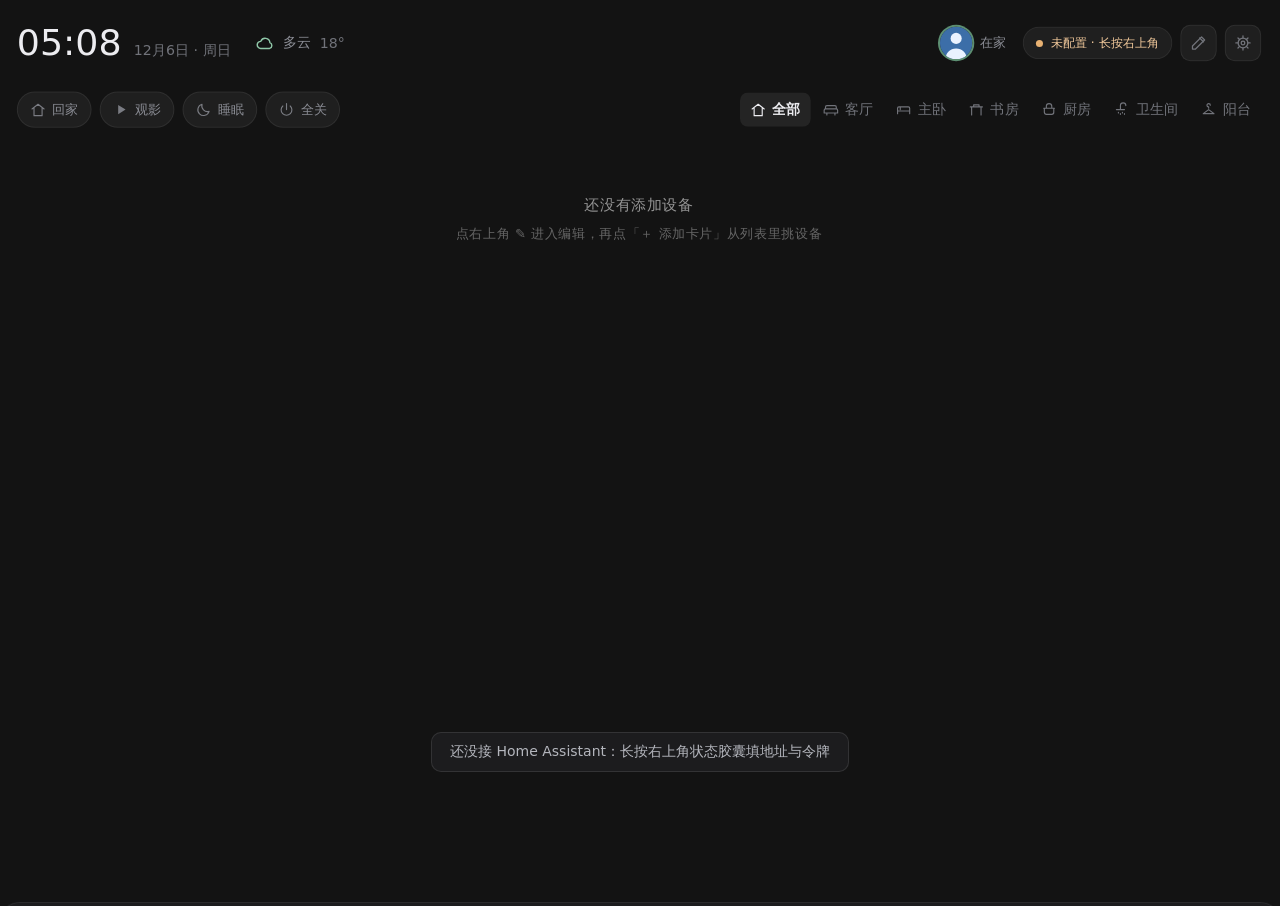
==== commit 48f06876: "feat(panel): 待机页在时间与「正在播放」之间显示歌词（上下行 + 当前行）；版本 0.7.52/89 - music.js：MusicUI 多导出两个只读方法 lyrics()（{line" ====
--- a/panel/index.html
+++ b/panel/index.html
@@ -93,6 +93,11 @@
       <div class="dim-time" id="dimTime">--:--</div>
       <div class="dim-date" id="dimDate"></div>
     </div>
+    <div class="dim-lyric" id="dimLyric">
+      <div class="dim-lr-soon" id="dimLrPrev"></div>
+      <div class="dim-lr" id="dimLrNow"></div>
+      <div class="dim-lr-soon" id="dimLrNext"></div>
+    </div>
     <div class="dim-now" id="dimNow">
       <div class="dim-cover" id="dimCover">
         <span class="dim-cover-ph" id="dimCoverPh"></span>
--- a/panel/css/app.css
+++ b/panel/css/app.css
@@ -508,12 +508,13 @@
 /* ---------- 夜间/空闲熄屏遮罩（纯黑待机页：大时钟 + 日期；放歌时补一条正在播放） ---------- */
 .dim {
   position: fixed; left: 0; top: 0; right: 0; bottom: 0; z-index: 90;
-  display: none; flex-direction: column; align-items: center; justify-content: flex-start;
-  padding-top: 13vh;
+  display: none; flex-direction: column; align-items: center; justify-content: center;
+  padding-top: 0;
   background: #000; transition: opacity .6s; opacity: 0;
 }
 .dim.show { display: flex; opacity: 1; }
-/* 时钟块固定在同样的高度：下方「正在播放」出现/消失时时间不会上下跳 */
+/* 没放歌时时间就是整屏唯一的元素，垂直居中；一旦底部有「正在播放」，把时间抬到上方让出位置 */
+.dim.with-music { justify-content: flex-start; padding-top: 9vh; padding-bottom: 31vh; }
 .dim-clock { text-align: center; }
 .dim-time {
   font-size: 220px; font-weight: 700; letter-spacing: 2px; color: #fff;
@@ -521,6 +522,17 @@
 }
 .dim-date { margin-top: 6px; font-size: 22px; font-weight: 600; letter-spacing: 1px; color: rgba(255,255,255,.42); }
 /* 正在播放：贴在底部一条，宽度限住，长名字省略号 */
+/* 歌词：介于时间与底部「正在播放」之间的一块，绝对定位所以完全不影响时间的居中/抬升 */
+/* 歌词块走文档流：夹在时间与底部「正在播放」之间，由 flex 自己分配空间，不写死百分比
+ * （小窗口上绝对定位会和日期行/播放条撞在一起） */
+.dim-lyric {
+  display: none; flex: 1 1 auto; flex-direction: column; justify-content: center; align-items: center;
+  width: 76%; max-width: 1000px; text-align: center; overflow: hidden;
+}
+.dim-lyric.on { display: flex; }
+.dim-lr { font-size: 36px; font-weight: 600; line-height: 1.4; color: rgba(255,255,255,.92); transition: color .3s; }
+.dim-lr-soon { font-size: 20px; line-height: 1.5; color: rgba(255,255,255,.3); }
+.dim-lr-soon:empty { display: none; }
 .dim-now { display: none; position: absolute; left: 50%; bottom: 12vh; width: 62%; max-width: 900px; transform: translateX(-50%); align-items: center; }
 .dim-now.on { display: flex; }
 .dim-cover {
@@ -1029,7 +1041,16 @@
 
 .m-right { flex: 1; min-width: 0; display: flex; flex-direction: column; padding-left: 24px; }
 .m-crumb { display: flex; align-items: center; flex: 0 0 auto; height: 40px; font-size: 15px; color: var(--text-2); }
-.m-crumb .m-back { height: 32px; font-size: 13px; padding: 0 10px 0 4px; margin-right: 12px; border-radius: 10px; }
+/* 返回按钮：和面板其它控件同一套「暗色幽灵胶囊」，不用浏览器默认的灰底按钮
+   （Chromium 默认 button 是亮灰底黑字，在暗色界面上格外扎眼） */
+.m-crumb .m-back {
+  display: inline-flex; align-items: center; height: 30px; padding: 0 12px 0 9px;
+  margin-right: 12px; border-radius: 15px; font-size: 13px;
+  background: rgba(var(--surf), .06); border: 1px solid rgba(var(--surf), .14);
+  color: var(--text-2);
+}
+.m-crumb .m-back svg { width: 18px; height: 18px; margin-right: 7px; flex: 0 0 auto; }
+.m-crumb .m-back:active { transform: scale(.95); background: rgba(var(--surf), .13); }
 .m-crumb-t { white-space: nowrap; overflow: hidden; text-overflow: ellipsis; font-weight: 500; }
 .m-list {
   flex: 1; min-height: 0; overflow-y: auto; -webkit-overflow-scrolling: touch;
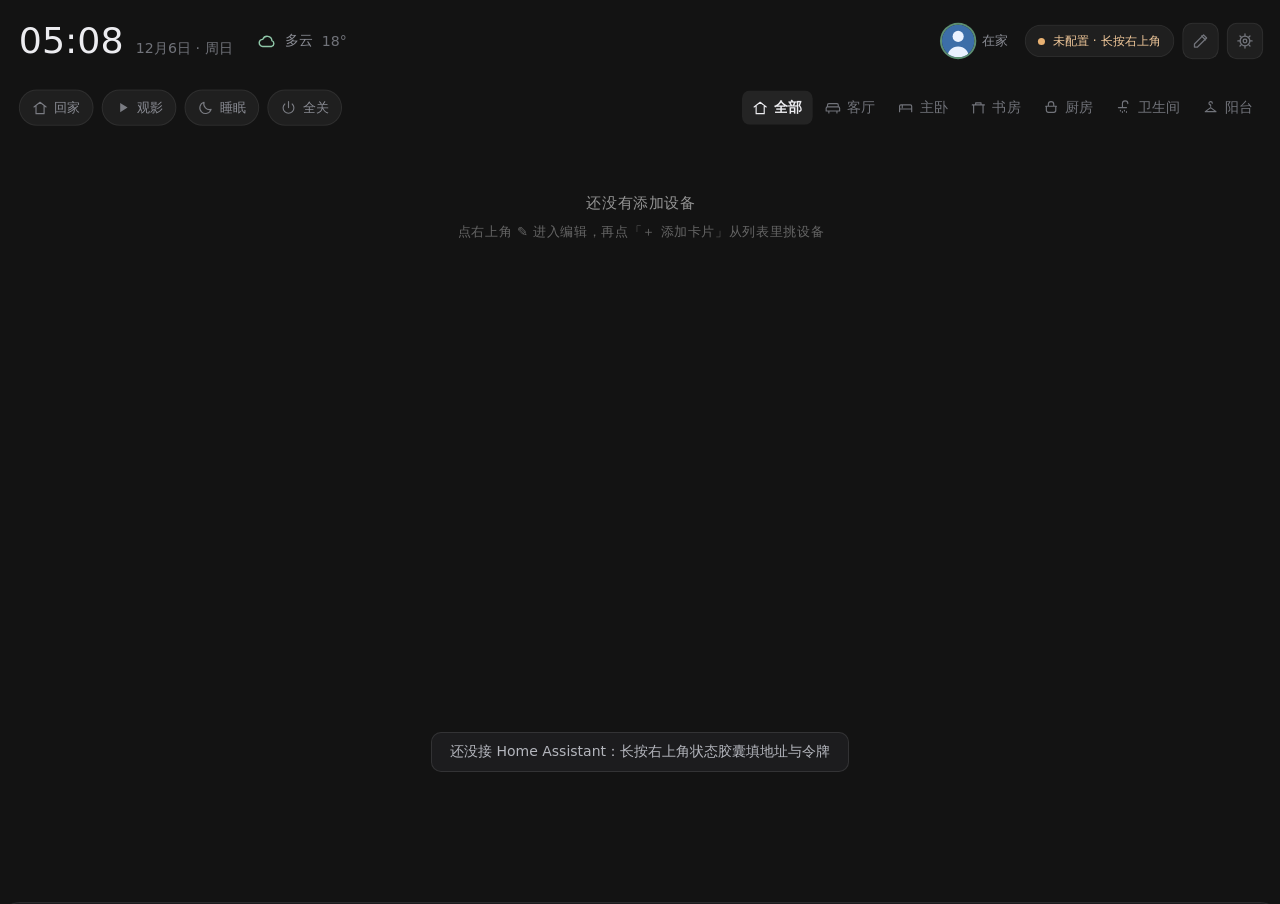
==== commit a0713dd3: "feat(config): 配置收口到 store.js，可存成文件并同步进 HA 账户（0.7.59） - 新增 panel/js/store.js（window.HCStore）：集中声明所有用户" ====
--- a/panel/index.html
+++ b/panel/index.html
@@ -118,8 +118,9 @@
   <script src="js/icons.js"></script>
   <script src="js/backend.js"></script>
   <script src="js/layout.js"></script>
+  <script src="js/store.js"></script>
   <script src="js/music.js"></script>
-  <script src="js/update.js"></script>
+    <script src="js/update.js"></script>
   <script src="js/dimscreen.js"></script>
   <script src="js/mqtt.js"></script>
   <script src="js/app.js"></script>
--- a/panel/css/app.css
+++ b/panel/css/app.css
@@ -1095,6 +1095,15 @@
 .m-song-a { font-size: 12px; color: var(--text-4); margin-top: 3px; white-space: nowrap; overflow: hidden; text-overflow: ellipsis; }
 .m-song-d { font-size: 12px; color: var(--text-5); margin-left: 12px; flex: 0 0 auto; font-variant-numeric: tabular-nums; }
 
+/* 「我喜欢」心形：行右侧，未收藏描边灰、已收藏实心主色；按下轻微缩小 */
+.m-fav {
+  flex: 0 0 auto; width: 34px; height: 34px; margin-left: 10px; border-radius: 8px;
+  display: flex; align-items: center; justify-content: center; color: var(--text-5);
+}
+.m-fav svg { width: 19px; height: 19px; }
+.m-fav.on { color: var(--accent-hex); }
+.m-fav:active { transform: scale(.9); }
+
 .m-empty { padding: 44px 12px; text-align: center; font-size: 14px; color: var(--text-5); line-height: 1.7; }
 .m-empty-t { font-size: 16px; color: var(--text-3); margin-bottom: 6px; }
 .m-empty-d { font-size: 12px; color: var(--text-5); margin-top: 6px; display: block; }
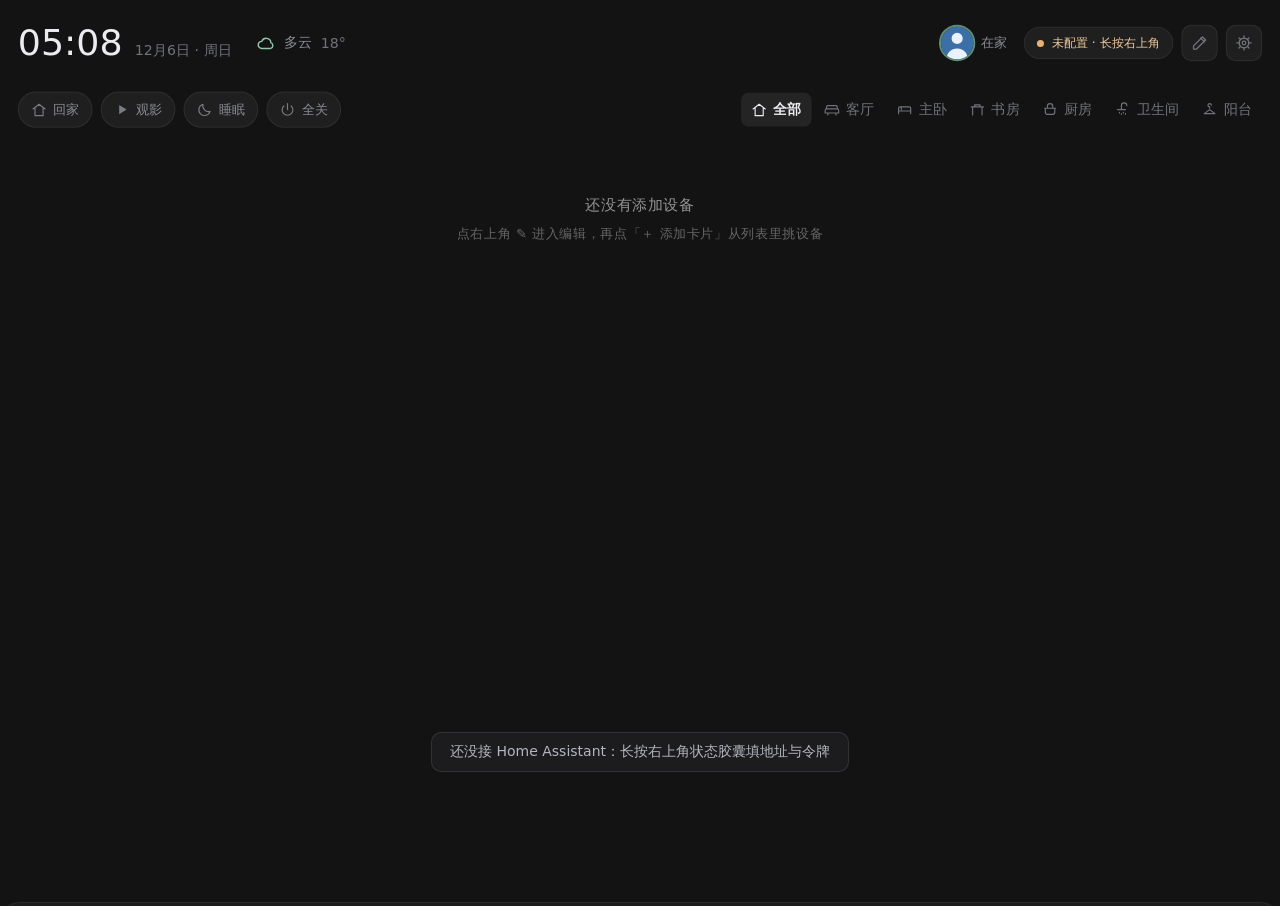
==== commit 34bf8770: "feat(music): 播放页控制排加「喜欢」按钮（收藏当前正在播的歌，已收藏实心高亮；未播提示没有在播放的歌）——收藏就绪后自动点亮当前曲的心；版本 0.7.60/97" ====
--- a/panel/index.html
+++ b/panel/index.html
@@ -66,6 +66,7 @@
           <button class="m-btn" id="mNext" type="button" data-mact="next" aria-label="下一首"></button>
           <button class="m-btn m-mini" id="mMode" type="button" data-mact="mode" aria-label="播放模式：顺序、循环、随机（点击切换）"></button>
           <button class="m-btn m-mini" id="mQueue" type="button" data-mact="queue" aria-label="正在播放列表"></button>
+          <button class="m-btn m-mini" id="mFav" type="button" data-mact="fav-cur" aria-label="喜欢这首歌"></button>
         </div>
         <div class="m-vol">
           <span class="m-vol-ico" id="mVolIco"></span>
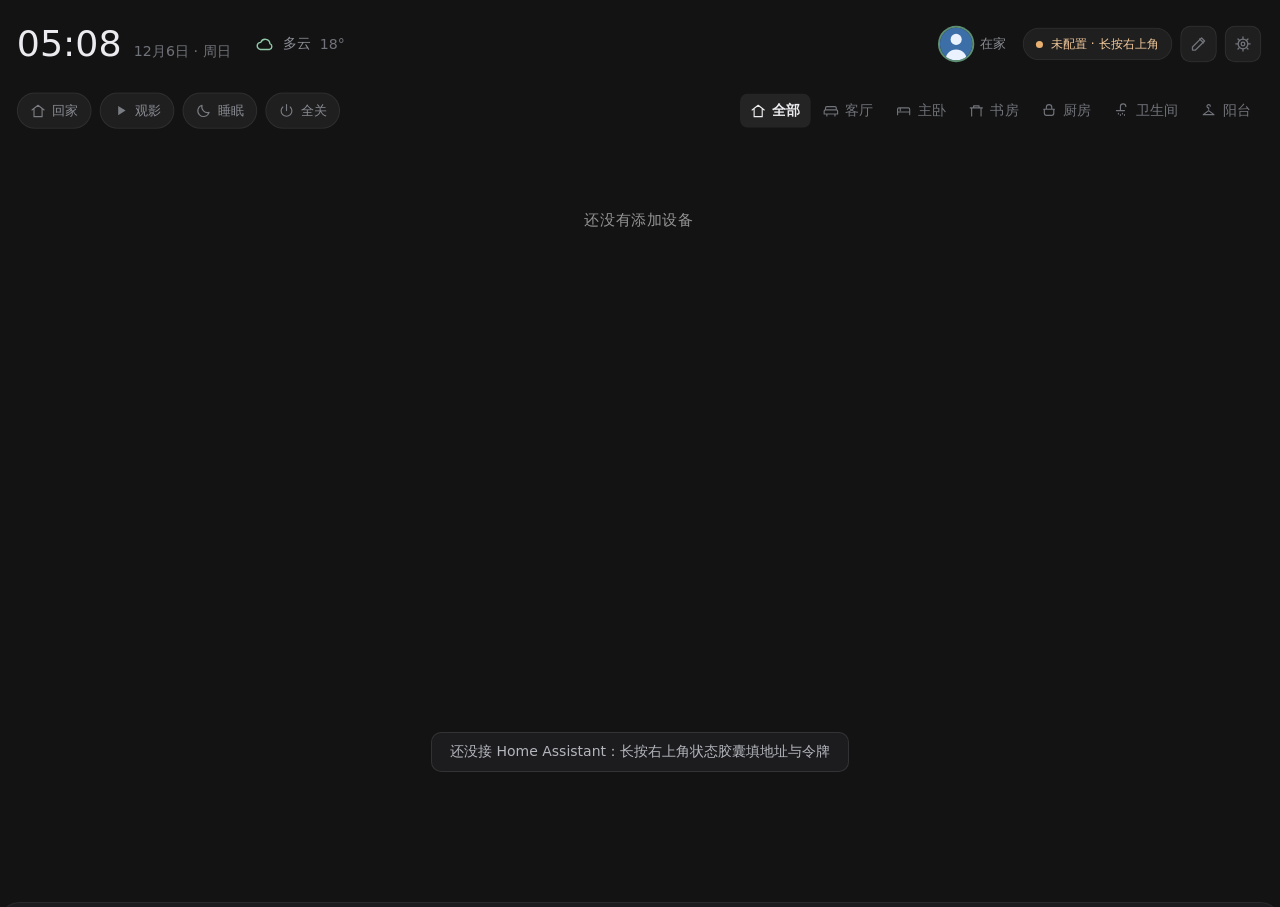
==== commit 6e23214c: "feat(diag): 闪退排查日志 + 一键上传到 HA——新增 PanelLog（panel.log/crash.log，轮转、启动/导航/前后台/低内存/看门狗/JS 报错/未捕获异常）、桥接 " ====
--- a/panel/index.html
+++ b/panel/index.html
@@ -120,6 +120,7 @@
   <script src="js/backend.js"></script>
   <script src="js/layout.js"></script>
   <script src="js/store.js"></script>
+  <script src="js/diaglog.js"></script>
   <script src="js/music.js"></script>
     <script src="js/update.js"></script>
   <script src="js/dimscreen.js"></script>
--- a/panel/css/app.css
+++ b/panel/css/app.css
@@ -818,20 +818,57 @@
 /* Display 档：2×2 气候的温度是全面板唯一「主角读数」，这是唯一不走角色档的字号 */
 .tile.span-2.rows-2 .t-val { font-size: calc(var(--fsz) * .31); }
 
-/* 设置页 */
-/* 二级菜单：一级标签一行（可换行），当前标签用强调色描边 */
-.set-tabs { display: flex; flex-wrap: wrap; margin: 11px 0 -1px -6px; contain: layout style; }
-.set-tab { height: 34px; margin: 3px 0 3px 6px; padding: 0 14px; border-radius: 9px; border: 1px solid rgba(var(--surf),.12); background: rgba(var(--surf),.05); color: var(--text-3); font-size: 13px; contain: layout style; }
-.set-tab.on { background: rgba(var(--accent-rgb),.22); border-color: rgba(var(--accent-rgb),.55); color: var(--text-2); }
-.set-sec { margin: 20px 0 4px; font-size: 12px; letter-spacing: .5px; color: var(--text-4); contain: layout style paint; }
-.set-row { display: flex; align-items: center; justify-content: space-between; padding: 8px 0; border-bottom: 1px solid rgba(var(--surf),.06); contain: layout style paint; }
-/* 设置页滚动：行内元素一律隔离绘制，避免整行跟着背景重绘 */
+/* ---------- 设置页：左侧分类 + 右侧分组行（iPadOS / 安卓设置的观感） ---------- */
+.set-shell { display: flex; align-items: flex-start; contain: layout style; }
+.set-side { margin-right: 20px; }
+.set-side { flex: 0 0 208px; width: 208px; contain: layout style; }
+.set-nav-i { display: flex; align-items: center; width: 100%; height: 44px; padding: 0 12px; margin-bottom: 4px; border: 0; border-radius: 12px; background: transparent; color: var(--text-3); font-size: 14px; text-align: left; contain: layout style; }
+.set-nav-i svg { width: 18px; height: 18px; margin-right: 10px; opacity: .8; }
+.set-nav-i.on { background: rgba(var(--accent-rgb),.16); color: var(--text-1); }
+.set-nav-i.on svg { opacity: 1; color: var(--accent-soft); }
+.set-nav-i:active { background: rgba(var(--surf),.07); }
+.set-main { flex: 1 1 auto; min-width: 0; }
+.set-title { margin: 0 0 14px; font-size: 22px; font-weight: 600; color: var(--text-1); contain: layout style; }
+.set-sec { margin: 18px 2px 8px; font-size: 12px; letter-spacing: .6px; color: var(--text-4); contain: layout style; }
+.set-sec:first-child { margin-top: 0; }
+.set-row, .p-row { display: flex; align-items: center; justify-content: space-between; min-height: 54px; margin: 0 0 8px; padding: 0 16px; border-radius: 14px; background: rgba(var(--surf),.05); box-shadow: inset 0 0 0 1px rgba(var(--surf),.045); contain: layout style; }
+.set-k { font-size: 15px; color: var(--text-2); margin-right: 14px; }
+.set-v { display: flex; flex-wrap: wrap; justify-content: flex-end; padding: 3px; border-radius: 11px; background: rgba(var(--surf),.07); contain: layout style; }
+.seg { height: 30px; min-width: 44px; padding: 0 12px; border: 0; border-radius: 8px; background: transparent; color: var(--text-4); font-size: 13px; contain: layout style; }
+.seg + .seg { margin-left: 2px; }
+.seg.on { background: var(--accent-soft); color: var(--acc-ink); }
 .set-row, .p-row, .set-sec, .cfg-actions { contain: layout style; }
-.seg { contain: layout style; }
-.set-k { font-size: 15px; color: var(--text-2); }
-.set-v { display: flex; }
-.seg { height: 32px; padding: 0 12px; margin-left: 6px; border-radius: 8px; border: 1px solid rgba(var(--surf),.12); background: rgba(var(--surf),.05); color: var(--text-3); font-size: 13px; }
-.seg.on { background: rgba(var(--accent-rgb),.22); border-color: rgba(var(--accent-rgb),.55); color: var(--text-2); }
+/* 设置页头部：返回胶囊 + 小标题（和音乐页的 .m-back 同一套幽灵胶囊样式） */
+.set-head { display: flex; align-items: center; flex: 0 0 auto; margin-bottom: 8px; }
+.set-back { display: inline-flex; align-items: center; height: 30px; padding: 0 12px 0 9px; margin-right: 12px; border-radius: 15px; font-size: 13px; background: rgba(var(--surf),.06); border: 1px solid rgba(var(--surf),.14); color: var(--text-2); contain: layout style; }
+.set-back svg { width: 18px; height: 18px; margin-right: 7px; flex: 0 0 auto; }
+.set-back:active { transform: scale(.95); background: rgba(var(--surf),.13); }
+.set-head .sheet-title { margin-bottom: 0; }
+#view .sheet-title { margin-bottom: 10px; font-size: 17px; color: var(--text-4); }
+/* 设置页：左右两栏各滚各的（左栏不再跟着右栏一起走） */
+.view.panes { display: flex; flex-direction: column; overflow: hidden; }
+/* 头部与内容分离：滚动的只有 .set-shell 那一层 */
+.view.panes .sheet-title, .view.panes .cfg-actions { flex: 0 0 auto; }
+.view.panes .set-shell { flex: 1 1 auto; min-height: 0; align-items: stretch; }
+.view.panes .set-side, .view.panes .set-main { min-height: 0; overflow-y: auto; -webkit-overflow-scrolling: touch; scrollbar-width: none; -ms-overflow-style: none; }
+.view.panes .set-title { position: sticky; top: 0; z-index: 2; padding: 4px 0 8px; margin: 0 0 8px; background: var(--bg-deep); }
+.view.panes .set-side::-webkit-scrollbar, .view.panes .set-main::-webkit-scrollbar { display: none; }
+.set-v-text { padding: 0; background: transparent; color: var(--text-4); font-size: 14px; }
+/* 连接页的输入行也走卡片风格，和上面那些设置行对齐 */
+#view .set-main .cfg-row { min-height: 54px; margin: 0 0 8px; padding: 0 16px; border-radius: 14px; background: rgba(var(--surf),.05); box-shadow: inset 0 0 0 1px rgba(var(--surf),.045); contain: layout style; }
+#view .set-main .cfg-k { flex: 0 0 auto; min-width: 72px; margin-right: 14px; font-size: 15px; color: var(--text-2); white-space: nowrap; }
+#view .set-main .cfg-in { flex: 1 1 auto; height: 40px; padding: 0 4px; border: 0; border-radius: 10px; background: transparent; font-size: 15px; }
+#view .set-main .cfg-in:focus { background: rgba(var(--accent-rgb),.08); }
+#view .set-main .sheet-desc { margin: 0 2px 12px; }
+
+@media (max-width: 760px) {
+  .set-shell { display: block; }
+  .view.panes { display: block; overflow-y: auto; }
+  .view.panes .set-side, .view.panes .set-main { overflow: visible; }
+  .set-side { width: auto; display: flex; overflow-x: auto; margin-bottom: 6px; }
+  .set-nav-i { margin: 0 6px 0 0; padding: 0 10px; white-space: nowrap; }
+  .set-nav-i svg { display: none; }
+}
 
 /* 设置页 · 升级（panel/js/update.js 渲染） */
 .upd-note { margin: 10px 0 2px; font-size: 13px; line-height: 1.55; color: var(--text-4); contain: layout style; }
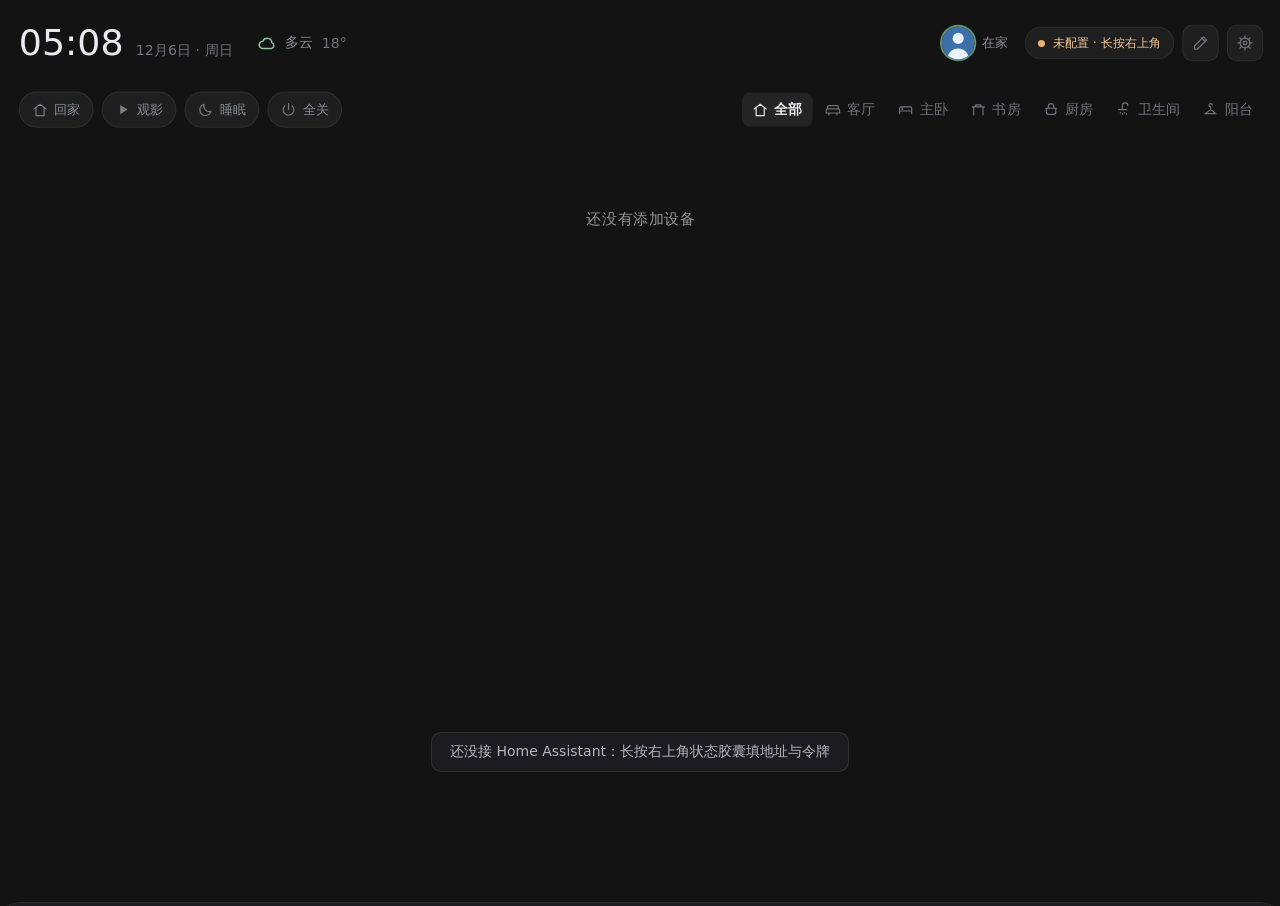
==== commit cb459c97: "feat(dim): 待机页显示天气——新增 panel/js/weather.js（优先 HA weather 实体，否则用 device_tracker/person 坐标查 open-meteo" ====
--- a/panel/index.html
+++ b/panel/index.html
@@ -93,6 +93,7 @@
     <div class="dim-clock">
       <div class="dim-time" id="dimTime">--:--</div>
       <div class="dim-date" id="dimDate"></div>
+      <div class="dim-wx off" id="dimWx"></div>
     </div>
     <div class="dim-lyric" id="dimLyric">
       <div class="dim-lr-soon" id="dimLrPrev"></div>
@@ -124,6 +125,7 @@
   <script src="js/music.js"></script>
     <script src="js/update.js"></script>
   <script src="js/dimscreen.js"></script>
+  <script src="js/weather.js"></script>
   <script src="js/mqtt.js"></script>
   <script src="js/app.js"></script>
 </body>
--- a/panel/css/app.css
+++ b/panel/css/app.css
@@ -521,6 +521,10 @@
   line-height: 1.02; font-variant-numeric: tabular-nums;
 }
 .dim-date { margin-top: 6px; font-size: 22px; font-weight: 600; letter-spacing: 1px; color: rgba(255,255,255,.42); }
+.dim-wx { display: flex; align-items: center; justify-content: center; margin-top: 10px; font-size: 20px; letter-spacing: .5px; color: rgba(255,255,255,.5); }
+.dim-wx.off { display: none; }
+.dim-wx-ico { display: inline-flex; margin-right: 8px; }
+.dim-wx-ico svg { width: 22px; height: 22px; stroke: currentColor; fill: none; stroke-width: 1.7; stroke-linecap: round; stroke-linejoin: round; }
 /* 正在播放：贴在底部一条，宽度限住，长名字省略号 */
 /* 歌词：介于时间与底部「正在播放」之间的一块，绝对定位所以完全不影响时间的居中/抬升 */
 /* 歌词块走文档流：夹在时间与底部「正在播放」之间，由 flex 自己分配空间，不写死百分比
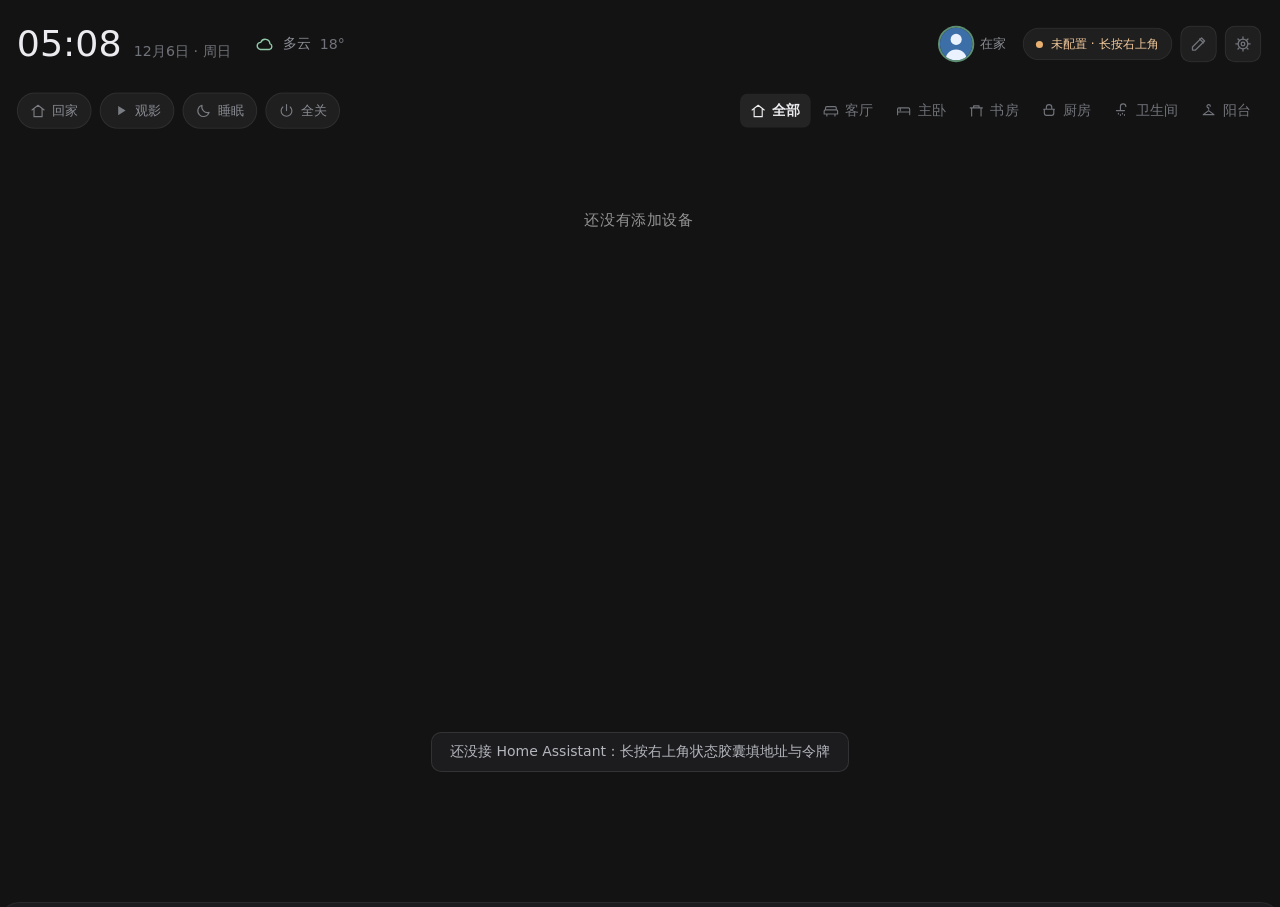
==== commit 1d6841cf: "feat(dim/about): 电量显示——待机页加苹果风电池图标+百分比+充电闪电，关于页加「电量」行；版本 0.7.72/109" ====
--- a/panel/index.html
+++ b/panel/index.html
@@ -94,6 +94,7 @@
       <div class="dim-time" id="dimTime">--:--</div>
       <div class="dim-date" id="dimDate"></div>
       <div class="dim-wx off" id="dimWx"></div>
+      <div class="dim-batt off" id="dimBatt"></div>
     </div>
     <div class="dim-lyric" id="dimLyric">
       <div class="dim-lr-soon" id="dimLrPrev"></div>
--- a/panel/css/app.css
+++ b/panel/css/app.css
@@ -525,6 +525,12 @@
 .dim-wx.off { display: none; }
 .dim-wx-ico { display: inline-flex; margin-right: 8px; }
 .dim-wx-ico svg { width: 22px; height: 22px; stroke: currentColor; fill: none; stroke-width: 1.7; stroke-linecap: round; stroke-linejoin: round; }
+/* 待机页电量：苹果风——圆角电池壳 + 按百分比填充 + 充电闪电 */
+.dim-batt { display: flex; align-items: center; justify-content: center; margin-top: 10px; font-size: 20px; letter-spacing: .5px; color: rgba(255,255,255,.5); font-variant-numeric: tabular-nums; }
+.dim-batt.off { display: none; }
+.dim-batt svg { width: 26px; height: 18px; margin-right: 9px; }
+.dim-batt .dim-batt-bolt { margin-left: 7px; }
+.dim-batt .dim-batt-bolt svg { width: 16px; height: 16px; margin-right: 0; }
 /* 正在播放：贴在底部一条，宽度限住，长名字省略号 */
 /* 歌词：介于时间与底部「正在播放」之间的一块，绝对定位所以完全不影响时间的居中/抬升 */
 /* 歌词块走文档流：夹在时间与底部「正在播放」之间，由 flex 自己分配空间，不写死百分比
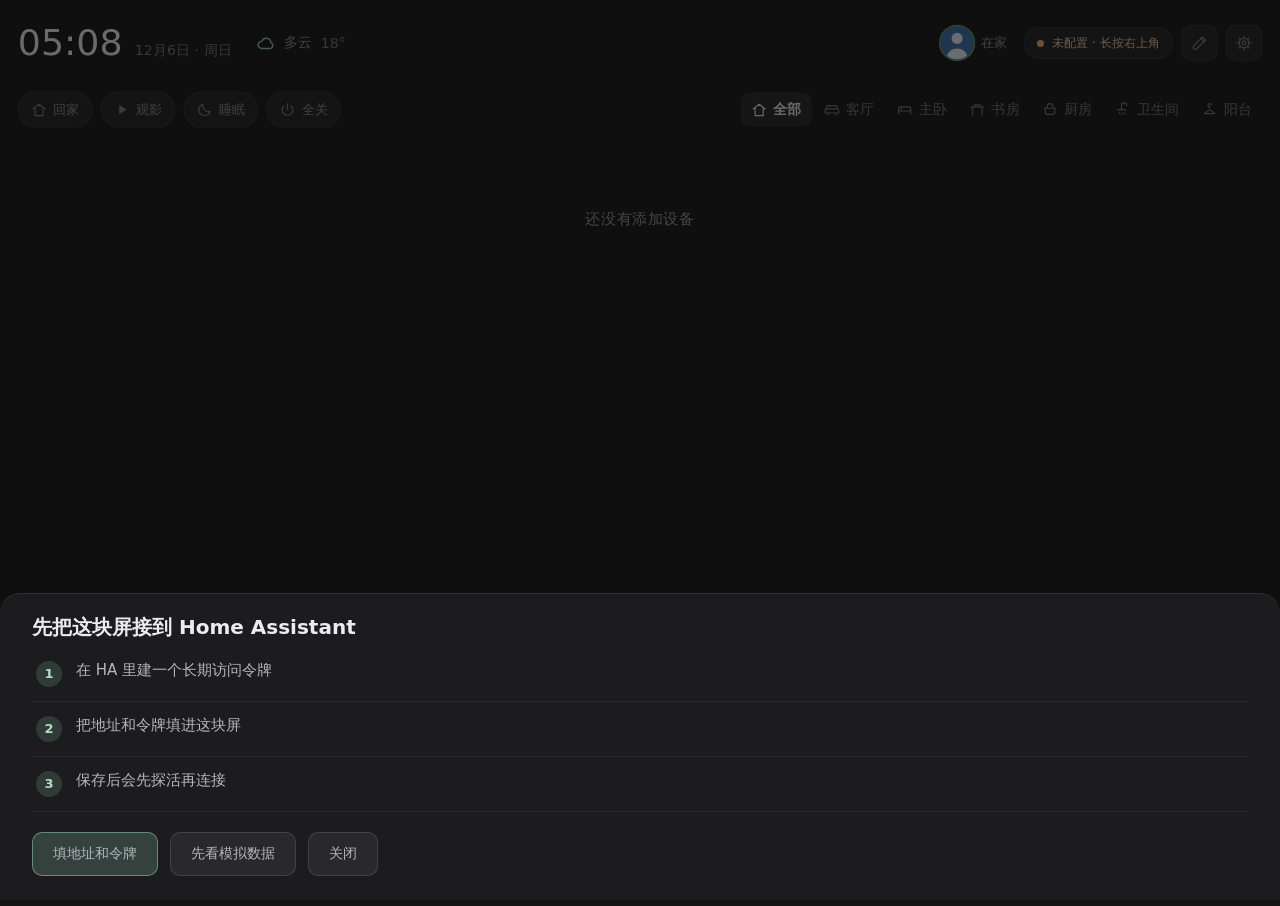
==== commit dda37a8d: "style(dim): 待机页歌词只保留当前行+下一行两行，位置回中" ====
--- a/panel/index.html
+++ b/panel/index.html
@@ -97,7 +97,6 @@
       <div class="dim-batt off" id="dimBatt"></div>
     </div>
     <div class="dim-lyric" id="dimLyric">
-      <div class="dim-lr-soon" id="dimLrPrev"></div>
       <div class="dim-lr" id="dimLrNow"></div>
       <div class="dim-lr-soon" id="dimLrNext"></div>
     </div>
--- a/panel/css/app.css
+++ b/panel/css/app.css
@@ -540,7 +540,7 @@
   width: 76%; max-width: 1000px; text-align: center; overflow: hidden;
 }
 .dim-lyric.on { display: flex; }
-.dim-lr { font-size: 36px; font-weight: 600; line-height: 1.4; color: rgba(255,255,255,.92); transition: color .3s; }
+.dim-lr { font-size: 36px; font-weight: 600; line-height: 1.4; margin: 26px 0; color: rgba(255,255,255,.92); transition: color .3s; }
 .dim-lr-soon { font-size: 20px; line-height: 1.5; color: rgba(255,255,255,.3); }
 .dim-lr-soon:empty { display: none; }
 .dim-now { display: none; position: absolute; left: 50%; bottom: 12vh; width: 62%; max-width: 900px; transform: translateX(-50%); align-items: center; }
